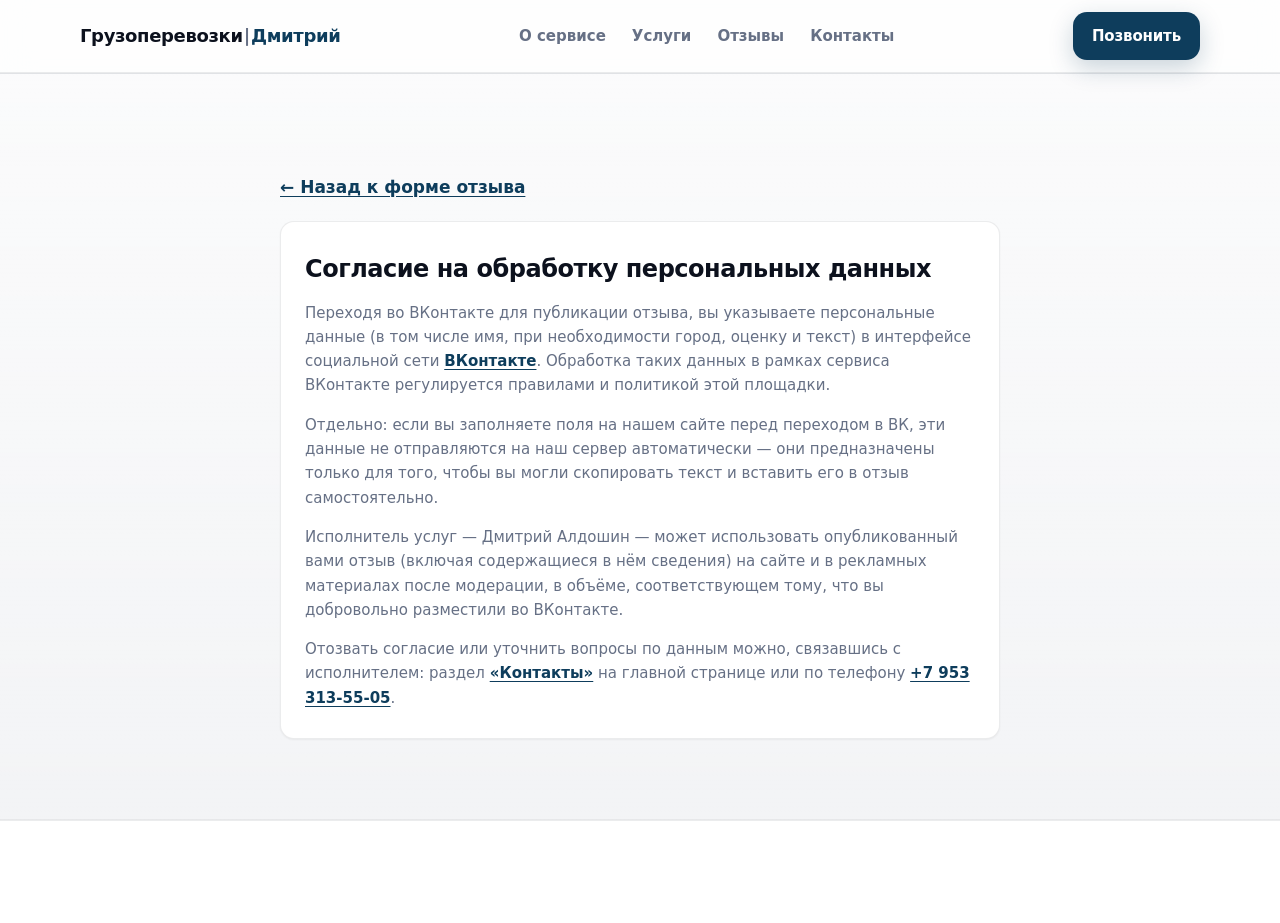
==== privacy.html @ fdfed664 "кнопка отзывов" ====
<!DOCTYPE html>
<html lang="ru">
<head>
  <meta charset="UTF-8" />
  <meta name="viewport" content="width=device-width, initial-scale=1.0" />
  <meta name="description" content="Согласие на обработку персональных данных при размещении отзыва — грузоперевозки Обнинск." />
  <meta name="referrer" content="strict-origin-when-cross-origin" />
  <meta http-equiv="Permissions-Policy" content="camera=(), microphone=(), geolocation=(), payment=()" />
  <meta http-equiv="Content-Security-Policy" content="default-src 'self'; base-uri 'self'; form-action 'self'; frame-ancestors 'none'; img-src 'self' data:; font-src 'self' https://fonts.gstatic.com; style-src 'self' https://fonts.googleapis.com; connect-src 'self' https://fonts.googleapis.com https://fonts.gstatic.com; script-src 'self'; object-src 'none'; upgrade-insecure-requests" />
  <title>Согласие на обработку персональных данных — Грузоперевозки Обнинск</title>
  <link rel="preconnect" href="https://fonts.googleapis.com" />
  <link rel="preconnect" href="https://fonts.gstatic.com" crossorigin />
  <link href="https://fonts.googleapis.com/css2?family=Cormorant+Garamond:ital,wght@0,600;0,700;1,600&family=DM+Sans:ital,opsz,wght@0,9..40,400;0,9..40,500;0,9..40,600;0,9..40,700;0,9..40,800&display=swap" rel="stylesheet" />
  <link rel="stylesheet" href="styles.css" />
</head>
<body>
  <header>
    <div class="container nav">
      <a href="index.html" class="logo logo-link">Грузоперевозки<span class="logo-sep">|</span><span class="logo-accent">Дмитрий</span></a>
      <nav class="nav-links" aria-label="Основное меню">
        <a href="index.html#trust">О сервисе</a>
        <a href="index.html#services">Услуги</a>
        <a href="index.html#reviews">Отзывы</a>
        <a href="index.html#contacts">Контакты</a>
      </nav>
      <a class="btn btn-primary btn-sm nav-cta" href="tel:+79533135505">Позвонить</a>
    </div>
  </header>

  <main class="section-band privacy-page">
    <div class="container privacy-inner">
      <p class="privacy-back"><a class="link-inline" href="index.html#leave-review">← Назад к форме отзыва</a></p>
      <article class="review-privacy glass privacy-doc">
        <h1 class="privacy-doc-title">Согласие на обработку персональных данных</h1>
        <div class="review-privacy-text">
          <p>
            Переходя во ВКонтакте для публикации отзыва, вы указываете персональные данные (в том числе имя, при необходимости город, оценку и текст) в интерфейсе социальной сети <a class="link-inline" href="https://vk.com" target="_blank" rel="noopener noreferrer">ВКонтакте</a>. Обработка таких данных в рамках сервиса ВКонтакте регулируется правилами и политикой этой площадки.
          </p>
          <p>
            Отдельно: если вы заполняете поля на нашем сайте перед переходом в ВК, эти данные не отправляются на наш сервер автоматически — они предназначены только для того, чтобы вы могли скопировать текст и вставить его в отзыв самостоятельно.
          </p>
          <p>
            Исполнитель услуг — Дмитрий Алдошин — может использовать опубликованный вами отзыв (включая содержащиеся в нём сведения) на сайте и в рекламных материалах после модерации, в объёме, соответствующем тому, что вы добровольно разместили во ВКонтакте.
          </p>
          <p>
            Отозвать согласие или уточнить вопросы по данным можно, связавшись с исполнителем: раздел <a class="link-inline" href="index.html#contacts">«Контакты»</a> на главной странице или по телефону <a class="link-inline" href="tel:+79533135505">+7 953 313-55-05</a>.
          </p>
        </div>
      </article>
    </div>
  </main>

  <footer class="footer">
    <div class="container reveal-up">
      Дмитрий Алдошин · <a class="link-inline" href="index.html">На главную</a>
    </div>
  </footer>
  <script src="main.js" defer></script>
</body>
</html>
---- styles.css ----
/* GRUZOPEVOZKI — премиальный коммерческий лендинг (светлая тема) */

:root {
  --bg: #f3f4f6;
  --surface: #ffffff;
  --surface-2: #fafafa;
  --text: #0c111d;
  --text-secondary: #344054;
  --muted: #667085;
  --border: rgba(12, 17, 29, 0.08);
  --border-strong: rgba(12, 17, 29, 0.12);
  --accent: #0e3d5c;
  --accent-hover: #0a2f47;
  --accent-soft: rgba(14, 61, 92, 0.08);
  --warm: #b8732c;
  --warm-hover: #9a6124;
  --success: #027a48;
  --shadow-xs: 0 1px 2px rgba(12, 17, 29, 0.05);
  --shadow-sm: 0 4px 16px rgba(12, 17, 29, 0.06);
  --shadow-md: 0 12px 32px rgba(12, 17, 29, 0.08);
  --shadow-lg: 0 24px 56px rgba(12, 17, 29, 0.1);
  --radius: 20px;
  --radius-sm: 14px;
  --radius-xs: 10px;
  --maxw: 1120px;
  --font: "DM Sans", system-ui, -apple-system, "Segoe UI", Roboto, sans-serif;
  --ease: cubic-bezier(0.22, 1, 0.36, 1);
  --ease-soft: cubic-bezier(0.16, 1, 0.3, 1);
}

*,
*::before,
*::after {
  box-sizing: border-box;
}

html {
  scroll-behavior: smooth;
}

body {
  margin: 0;
  overflow-x: hidden;
  font-family: var(--font);
  font-size: 17px;
  line-height: 1.6;
  color: var(--text);
  background: var(--bg);
  -webkit-font-smoothing: antialiased;
}

img {
  max-width: 100%;
  height: auto;
}

a {
  color: inherit;
  text-decoration: none;
}

main {
  text-align: left;
}

.section-head {
  text-align: center;
  max-width: 640px;
  margin: 0 auto 48px;
}

.section-head .section-title {
  margin-bottom: 12px;
}

.section-head .section-lead {
  margin-left: auto;
  margin-right: auto;
  margin-bottom: 0;
}

.link-inline {
  color: var(--accent);
  text-decoration: underline;
  text-underline-offset: 3px;
  font-weight: 600;
  transition: color 0.2s ease;
}

.link-inline:hover {
  color: var(--warm);
}

.container {
  width: min(100% - 40px, var(--maxw));
  margin: 0 auto;
}

@media (max-width: 480px) {
  .container {
    width: min(100% - 28px, var(--maxw));
  }
}

/* Header */

header {
  position: sticky;
  top: 0;
  z-index: 50;
  background: rgba(255, 255, 255, 0.86);
  backdrop-filter: blur(16px) saturate(1.2);
  -webkit-backdrop-filter: blur(16px) saturate(1.2);
  border-bottom: 1px solid var(--border);
  transition:
    background 0.35s var(--ease-soft),
    box-shadow 0.35s var(--ease-soft);
}

header.is-scrolled {
  background: rgba(255, 255, 255, 0.95);
  box-shadow: var(--shadow-sm);
}

.nav {
  min-height: 72px;
  display: flex;
  align-items: center;
  justify-content: space-between;
  flex-wrap: wrap;
  gap: 14px 20px;
  padding: 8px 0;
}

.logo {
  font-size: 18px;
  font-weight: 800;
  letter-spacing: -0.02em;
  color: var(--text);
}

.logo-sep {
  color: var(--muted);
  font-weight: 600;
  margin: 0 0.06em;
}

.logo-accent {
  color: var(--accent);
}

.nav-links {
  display: flex;
  align-items: center;
  gap: 8px 26px;
  font-size: 15px;
  font-weight: 600;
  color: var(--muted);
}

.nav-links a {
  position: relative;
  padding: 6px 0;
  transition: color 0.22s ease;
}

.nav-links a:hover {
  color: var(--text);
}

.nav-links a::after {
  content: "";
  position: absolute;
  left: 0;
  bottom: 0;
  width: 100%;
  height: 2px;
  border-radius: 999px;
  background: var(--accent);
  transform: scaleX(0);
  transform-origin: center;
  transition: transform 0.35s var(--ease-soft);
  opacity: 0.9;
}

.nav-links a.is-active {
  color: var(--text);
}

.nav-links a.is-active::after {
  transform: scaleX(1);
}

.nav-cta {
  display: none;
}

@media (min-width: 981px) {
  .nav-cta {
    display: inline-flex;
  }
}

/* Buttons */

.btn {
  position: relative;
  display: inline-flex;
  align-items: center;
  justify-content: center;
  gap: 8px;
  min-height: 52px;
  padding: 14px 24px;
  border-radius: var(--radius-sm);
  border: 1px solid transparent;
  font-family: inherit;
  font-size: 16px;
  font-weight: 700;
  letter-spacing: -0.01em;
  cursor: pointer;
  transition:
    transform 0.28s var(--ease),
    box-shadow 0.28s var(--ease),
    background 0.25s ease,
    border-color 0.25s ease,
    color 0.25s ease;
}

.btn:focus-visible {
  outline: 2px solid var(--accent);
  outline-offset: 3px;
}

.btn:hover {
  transform: translateY(-2px);
}

.btn:active {
  transform: translateY(0) scale(0.99);
}

.btn-primary {
  background: var(--accent);
  color: #fff;
  box-shadow: 0 8px 24px rgba(14, 61, 92, 0.22);
}

.btn-primary:hover {
  background: var(--accent-hover);
  box-shadow: 0 12px 28px rgba(14, 61, 92, 0.28);
}

.btn-secondary {
  background: var(--surface);
  color: var(--text);
  border-color: var(--border-strong);
  box-shadow: var(--shadow-xs);
}

.btn-secondary:hover {
  border-color: var(--accent);
  color: var(--accent);
  box-shadow: var(--shadow-sm);
}

.btn-ghost {
  background: transparent;
  color: var(--accent);
  border-color: transparent;
  min-height: 44px;
  padding: 10px 4px 10px 0;
  font-size: 15px;
  box-shadow: none;
}

.btn-ghost::after {
  content: "→";
  font-weight: 700;
  transition: transform 0.25s var(--ease);
}

.btn-ghost:hover {
  color: var(--warm);
  transform: none;
}

.btn-ghost:hover::after {
  transform: translateX(4px);
}

.btn-block {
  width: 100%;
}

.btn-sm {
  min-height: 46px;
  padding: 11px 18px;
  font-size: 15px;
}

.pulse-soft {
  animation: pulseSoft 2.8s ease-in-out infinite;
}

@keyframes pulseSoft {
  0%,
  100% {
    box-shadow: 0 8px 24px rgba(14, 61, 92, 0.2);
  }
  50% {
    box-shadow: 0 12px 32px rgba(14, 61, 92, 0.28);
  }
}

/* Hero */

.hero {
  position: relative;
  padding: 56px 0 72px;
  background:
    radial-gradient(ellipse 80% 50% at 100% 0%, rgba(14, 61, 92, 0.06), transparent 55%),
    radial-gradient(ellipse 60% 40% at 0% 100%, rgba(184, 115, 44, 0.05), transparent 50%),
    linear-gradient(180deg, #eef0f3 0%, var(--bg) 100%);
}

.hero-layout {
  display: grid;
  grid-template-columns: 1.05fr 1fr;
  gap: clamp(36px, 5vw, 64px);
  align-items: center;
}

.hero-visual {
  position: relative;
  border-radius: 24px;
  overflow: hidden;
  background: var(--surface-2);
  border: 1px solid var(--border);
  box-shadow: var(--shadow-lg);
  aspect-ratio: 4/3;
  max-height: min(440px, 52vh);
}

.hero-visual img {
  display: block;
  width: 100%;
  height: 100%;
  object-fit: cover;
  object-position: center;
}

.hero-visual::after {
  content: "";
  position: absolute;
  inset: 0;
  pointer-events: none;
  background: linear-gradient(180deg, transparent 45%, rgba(12, 17, 29, 0.12) 100%);
}

.hero-badge {
  display: inline-flex;
  align-items: center;
  gap: 8px;
  padding: 8px 14px;
  border-radius: 999px;
  background: var(--surface);
  border: 1px solid var(--border);
  font-size: 13px;
  font-weight: 700;
  color: var(--text-secondary);
  letter-spacing: 0.02em;
  text-transform: uppercase;
  margin-bottom: 20px;
  box-shadow: var(--shadow-xs);
}

.hero-badge-dot {
  width: 8px;
  height: 8px;
  border-radius: 50%;
  background: var(--success);
  box-shadow: 0 0 0 3px rgba(2, 122, 72, 0.18);
}

.hero-content h1 {
  margin: 0 0 16px;
  font-size: clamp(32px, 4.6vw, 52px);
  font-weight: 800;
  line-height: 1.06;
  letter-spacing: -0.035em;
  color: var(--text);
  max-width: 14ch;
}

.hero-tagline {
  margin: 0 0 18px;
  font-size: clamp(18px, 2.2vw, 22px);
  font-weight: 600;
  color: var(--accent);
  letter-spacing: -0.02em;
}

.hero-desc {
  margin: 0 0 28px;
  font-size: clamp(16px, 1.35vw, 18px);
  line-height: 1.65;
  color: var(--muted);
  max-width: 36rem;
}

.hero-desc--note {
  margin-top: 12px;
  margin-bottom: 0;
  font-size: 15px;
}

.hero-ctas {
  display: flex;
  flex-wrap: wrap;
  gap: 12px;
  margin-bottom: 28px;
}

.hero-micro {
  display: flex;
  flex-wrap: wrap;
  gap: 10px 14px;
  margin: 0;
  padding: 0;
  list-style: none;
}

.hero-micro li {
  display: inline-flex;
  align-items: center;
  gap: 8px;
  padding: 10px 14px;
  background: var(--surface);
  border: 1px solid var(--border);
  border-radius: var(--radius-xs);
  font-size: 14px;
  font-weight: 600;
  color: var(--text-secondary);
  box-shadow: var(--shadow-xs);
}

.hero-micro svg {
  flex-shrink: 0;
  color: var(--accent);
}

@media (max-width: 900px) {
  .hero-layout {
    grid-template-columns: 1fr;
  }

  .hero-visual {
    max-height: 320px;
    order: -1;
    margin: 0 auto;
    width: min(100%, 520px);
  }

  .hero-content {
    text-align: center;
  }

  .hero-content h1 {
    max-width: none;
  }

  .hero-desc {
    margin-inline: auto;
  }

  .hero-ctas {
    justify-content: center;
  }

  .hero-micro {
    justify-content: center;
  }

  .hero-badge {
    margin-inline: auto;
  }
}

@media (max-width: 540px) {
  .hero {
    padding-top: 32px;
    padding-bottom: 56px;
  }

  .hero-ctas {
    flex-direction: column;
  }

  .hero-ctas .btn {
    width: 100%;
  }
}

/* Glass / cards base */

.glass {
  background: var(--surface);
  border: 1px solid var(--border);
  border-radius: var(--radius);
  box-shadow: var(--shadow-sm);
}

/* Trust */

#trust.trust-section {
  padding: 72px 0 88px;
}

.trust-grid {
  display: grid;
  grid-template-columns: repeat(4, 1fr);
  gap: 20px;
  margin-bottom: 40px;
}

.trust-item {
  padding: 24px 22px;
  text-align: left;
  transition:
    transform 0.35s var(--ease),
    box-shadow 0.35s var(--ease),
    border-color 0.25s ease;
}

.trust-item:hover {
  transform: translateY(-4px);
  box-shadow: var(--shadow-md);
  border-color: var(--border-strong);
}

.trust-icon {
  width: 44px;
  height: 44px;
  border-radius: 12px;
  display: flex;
  align-items: center;
  justify-content: center;
  background: var(--accent-soft);
  color: var(--accent);
  margin-bottom: 14px;
}

.trust-icon svg {
  width: 22px;
  height: 22px;
}

.trust-item h3 {
  margin: 0 0 8px;
  font-size: 17px;
  font-weight: 700;
  letter-spacing: -0.02em;
  line-height: 1.25;
}

.trust-item p {
  margin: 0;
  font-size: 15px;
  line-height: 1.5;
  color: var(--muted);
}

.stats-strip {
  display: grid;
  grid-template-columns: repeat(4, 1fr);
  gap: 16px;
  padding: 28px 32px;
  background: linear-gradient(135deg, var(--accent) 0%, #0a2a40 100%);
  border-radius: var(--radius);
  color: #fff;
  border: 1px solid rgba(255, 255, 255, 0.1);
  box-shadow: var(--shadow-md);
}

.stat-item {
  text-align: center;
  padding: 8px 12px;
}

.stat-item strong {
  display: block;
  font-size: clamp(24px, 3vw, 34px);
  font-weight: 800;
  letter-spacing: -0.03em;
  line-height: 1.15;
  margin-bottom: 6px;
}

.stat-item strong .count-up {
  font: inherit;
}

.stat-item span {
  display: block;
  font-size: 12px;
  font-weight: 600;
  letter-spacing: 0.06em;
  text-transform: uppercase;
  opacity: 0.78;
  line-height: 1.35;
}

@media (max-width: 900px) {
  .trust-grid {
    grid-template-columns: repeat(2, 1fr);
  }

  .stats-strip {
    grid-template-columns: repeat(2, 1fr);
    padding: 24px 20px;
  }
}

@media (max-width: 520px) {
  .trust-grid {
    grid-template-columns: 1fr;
  }

  .stats-strip {
    grid-template-columns: 1fr;
  }
}

/* Sections general */

section:not(.hero) {
  position: relative;
  padding: 80px 0;
}

#final-cta {
  padding: 72px 0 96px;
}

.section-band {
  background: linear-gradient(180deg, rgba(255, 255, 255, 0.65) 0%, transparent 100%);
  border-block: 1px solid var(--border);
}

.section-title {
  margin: 0 0 16px;
  font-size: clamp(28px, 3.6vw, 40px);
  font-weight: 800;
  letter-spacing: -0.034em;
  line-height: 1.1;
  text-align: center;
  color: var(--text);
}

.section-lead {
  margin: 0 auto 40px;
  max-width: 620px;
  text-align: center;
  font-size: 17px;
  line-height: 1.65;
  color: var(--muted);
}

.section-bridge {
  margin: -8px auto 32px;
  max-width: 560px;
  text-align: center;
  font-size: 16px;
  color: var(--muted);
  line-height: 1.55;
}

.section-tight-top {
  padding-top: 48px;
}

/* Driver */

.driver-split {
  display: grid;
  grid-template-columns: 0.95fr 1.05fr;
  gap: clamp(32px, 4vw, 56px);
  align-items: center;
}

.driver-photo {
  border-radius: var(--radius);
  overflow: hidden;
  border: 1px solid var(--border);
  box-shadow: var(--shadow-md);
  background: var(--surface-2);
}

.driver-photo img {
  display: block;
  width: 100%;
  min-height: 280px;
  object-fit: cover;
  object-position: 58% center;
}

.driver-copy h2 {
  margin: 0 0 14px;
  font-size: clamp(26px, 3vw, 36px);
  font-weight: 800;
  letter-spacing: -0.03em;
  line-height: 1.12;
}

.driver-trust {
  margin: 0 0 16px;
  font-size: 17px;
  font-weight: 700;
  color: var(--accent);
}

.driver-copy p {
  margin: 0;
  color: var(--muted);
  font-size: 17px;
  line-height: 1.7;
}

.driver-copy .driver-line {
  display: block;
  margin-bottom: 0.65em;
}

.driver-copy .driver-line:last-child {
  margin-bottom: 0;
}

@media (max-width: 800px) {
  .driver-copy .driver-line-lead {
    white-space: normal;
  }
}

@media (max-width: 900px) {
  .driver-split {
    grid-template-columns: 1fr;
  }

  .driver-copy h2,
  .driver-copy p {
    text-align: center;
  }

  .driver-trust {
    text-align: center;
  }

  .driver-photo {
    max-width: 440px;
    margin-inline: auto;
  }
}

/* Grids */

.grid-3 {
  display: grid;
  grid-template-columns: repeat(3, 1fr);
  gap: 22px;
}

.grid-4 {
  display: grid;
  grid-template-columns: repeat(4, 1fr);
  gap: 20px;
}

.grid-5 {
  display: grid;
  grid-template-columns: repeat(5, 1fr);
  gap: 16px;
}

/* Cases cards */

.cases-card {
  padding: 22px 20px;
  text-align: left;
}

.cases-card h3 {
  display: flex;
  align-items: center;
  gap: 10px;
  margin: 0 0 10px;
  font-size: 17px;
  font-weight: 700;
  letter-spacing: -0.02em;
}

.case-ico {
  width: 36px;
  height: 36px;
  border-radius: 10px;
  display: flex;
  align-items: center;
  justify-content: center;
  background: var(--accent-soft);
  color: var(--accent);
  flex-shrink: 0;
}

.case-ico svg {
  width: 18px;
  height: 18px;
}

.cases-card p {
  margin: 0;
  font-size: 15px;
  line-height: 1.5;
  color: var(--muted);
}

/* Truck photos */

.truck-work-photos {
  display: grid;
  grid-template-columns: 1.35fr 0.65fr;
  gap: 24px;
  max-width: 1000px;
  margin: 0 auto;
  align-items: start;
}

.truck-work-shot {
  border-radius: var(--radius);
  overflow: hidden;
  border: 1px solid var(--border);
  box-shadow: var(--shadow-md);
  background: var(--surface-2);
}

.truck-work-shot img {
  display: block;
  width: 100%;
  filter: contrast(1.02) saturate(0.98);
}

.truck-work-photos .truck-work-shot:last-child {
  margin-top: clamp(32px, 5vw, 72px);
}

@media (max-width: 900px) {
  .truck-work-photos {
    grid-template-columns: 1fr;
  }

  .truck-work-photos .truck-work-shot:last-child {
    margin-top: 0;
  }
}

/* Dimensions */

.dimensions {
  display: grid;
  grid-template-columns: repeat(5, 1fr);
  gap: 14px;
}

.dim {
  padding: 22px 14px;
  border-radius: var(--radius-sm);
  text-align: center;
  background: var(--surface);
  border: 1px solid var(--border);
  box-shadow: var(--shadow-xs);
  transition:
    transform 0.3s var(--ease),
    box-shadow 0.3s var(--ease);
}

.dim:hover {
  transform: translateY(-3px);
  box-shadow: var(--shadow-sm);
}

.dim strong {
  display: block;
  font-size: clamp(22px, 2.5vw, 28px);
  font-weight: 800;
  letter-spacing: -0.03em;
  margin-bottom: 6px;
  color: var(--text);
}

.dim span {
  font-size: 11px;
  font-weight: 700;
  text-transform: uppercase;
  letter-spacing: 0.05em;
  color: var(--muted);
}

/* Services */

.service-card {
  padding: 28px 24px 24px;
  text-align: left;
  display: flex;
  flex-direction: column;
  height: 100%;
  transition:
    transform 0.35s var(--ease),
    box-shadow 0.35s var(--ease),
    border-color 0.25s ease;
}

.service-card:hover {
  transform: translateY(-6px);
  box-shadow: var(--shadow-md);
  border-color: rgba(14, 61, 92, 0.15);
}

.service-icon {
  width: 48px;
  height: 48px;
  border-radius: 14px;
  display: flex;
  align-items: center;
  justify-content: center;
  background: var(--accent-soft);
  color: var(--accent);
  margin-bottom: 18px;
}

.service-icon svg {
  width: 24px;
  height: 24px;
}

.service-card h3 {
  margin: 0 0 10px;
  font-size: clamp(19px, 1.6vw, 22px);
  font-weight: 800;
  letter-spacing: -0.02em;
  line-height: 1.2;
}

.service-card p {
  margin: 0 0 22px;
  flex: 1;
  font-size: 15px;
  line-height: 1.58;
  color: var(--muted);
}

.service-card .btn-sm {
  align-self: flex-start;
}

@media (max-width: 640px) {
  .service-card .btn-sm {
    align-self: stretch;
    width: 100%;
  }
}

/* Advantages */

.adv-card {
  padding: 18px 16px;
  text-align: center;
  min-height: 88px;
  display: flex;
  align-items: center;
  justify-content: center;
}

.adv-card h3 {
  margin: 0;
  font-size: 14px;
  font-weight: 700;
  line-height: 1.35;
  color: var(--text-secondary);
  letter-spacing: -0.01em;
}

.adv-closer {
  margin: 32px auto 0;
  max-width: 560px;
  text-align: center;
  font-size: 16px;
  line-height: 1.55;
  color: var(--muted);
}

/* Reviews */

.reviews-kicker {
  margin: -6px auto 28px;
  text-align: center;
  max-width: 520px;
  font-size: 16px;
  color: var(--muted);
}

.review-form-wrap {
  margin-top: 40px;
  max-width: 500px;
  margin-left: auto;
  margin-right: auto;
  display: flex;
  flex-direction: column;
  gap: 20px;
}

.review-form-card {
  padding: clamp(20px, 3.5vw, 26px) clamp(18px, 3vw, 24px) clamp(24px, 3vw, 28px);
  border-radius: var(--radius);
  border: 1px solid var(--border);
  background: linear-gradient(165deg, var(--surface) 0%, #fafbfc 100%);
  box-shadow: var(--shadow-md);
  overflow: visible;
}

.review-form-head {
  margin-bottom: 22px;
  text-align: left;
}

.review-form-kicker {
  margin: 0 0 8px;
  font-size: 11px;
  font-weight: 700;
  letter-spacing: 0.14em;
  text-transform: uppercase;
  color: var(--muted);
}

.review-form-title {
  margin: 0 0 10px;
  font-family: "Cormorant Garamond", Georgia, "Times New Roman", serif;
  font-size: clamp(26px, 4.2vw, 34px);
  font-weight: 700;
  letter-spacing: -0.02em;
  line-height: 1.08;
  color: var(--text);
}

.review-form-lead {
  margin: 0;
  font-size: 14px;
  line-height: 1.55;
  color: var(--muted);
}

.review-form {
  position: relative;
  text-align: left;
}

.review-form-honey {
  position: absolute !important;
  width: 1px !important;
  height: 1px !important;
  padding: 0 !important;
  margin: -1px !important;
  overflow: hidden !important;
  clip: rect(0, 0, 0, 0) !important;
  clip-path: inset(50%) !important;
  white-space: nowrap !important;
  border: 0 !important;
}

.review-form-honey label,
.review-form-honey input {
  position: absolute;
  left: 0;
  top: 0;
  width: 1px;
  height: 1px;
  opacity: 0;
  pointer-events: none;
}

.review-form-row {
  display: grid;
  grid-template-columns: 1fr 1fr;
  gap: 14px 16px;
  margin-bottom: 16px;
}

@media (max-width: 520px) {
  .review-form-row {
    grid-template-columns: 1fr;
  }
}

.review-form-field {
  margin-bottom: 16px;
}

.review-form-rating {
  margin-bottom: 14px;
}

.review-form-rating > .review-form-label--upper {
  margin-top: 0;
  margin-bottom: 10px;
}

.review-form-field label,
.review-form-label {
  display: block;
  margin-bottom: 6px;
  font-size: 13px;
  font-weight: 700;
  color: var(--text-secondary);
  letter-spacing: -0.01em;
}

.review-form-label--upper {
  font-size: 11px;
  font-weight: 700;
  letter-spacing: 0.12em;
  text-transform: uppercase;
  color: var(--muted);
  margin-bottom: 10px;
}

.review-form-opt {
  font-weight: 600;
  color: var(--muted);
}

.review-form-hint {
  font-weight: 600;
  color: var(--muted);
  font-size: 12px;
}

.review-form-field input[type="text"],
.review-form-field textarea {
  width: 100%;
  padding: 11px 14px;
  font-family: var(--font);
  font-size: 15px;
  line-height: 1.45;
  color: var(--text);
  background: var(--bg);
  border: 1px solid var(--border-strong);
  border-radius: var(--radius-sm);
  transition:
    border-color 0.2s ease,
    box-shadow 0.2s ease;
}

.review-form-field input::placeholder,
.review-form-field textarea::placeholder {
  color: rgba(102, 112, 133, 0.75);
}

.review-form-field input:hover,
.review-form-field textarea:hover {
  border-color: rgba(14, 61, 92, 0.22);
}

.review-form-field input:focus,
.review-form-field textarea:focus {
  outline: none;
  border-color: var(--accent);
  box-shadow: 0 0 0 3px var(--accent-soft);
}

.review-form-field textarea {
  resize: vertical;
  min-height: 108px;
  max-width: 100%;
}

.review-form-field--message {
  margin-bottom: 14px;
}

.review-form-stars {
  display: flex;
  gap: 6px;
  flex-wrap: wrap;
}

.review-form-star {
  display: inline-flex;
  align-items: center;
  justify-content: center;
  width: 44px;
  height: 44px;
  padding: 0;
  margin: 0;
  border: 1px solid var(--border);
  border-radius: 12px;
  background: var(--surface);
  cursor: pointer;
  color: var(--muted);
  -webkit-appearance: none;
  appearance: none;
  box-sizing: border-box;
  transition:
    transform 0.2s var(--ease),
    background 0.2s ease,
    border-color 0.2s ease;
}

.review-form-star svg {
  display: block;
  width: 24px;
  height: 24px;
  fill: rgba(12, 17, 29, 0.06);
  stroke: rgba(52, 64, 84, 0.35);
  stroke-width: 1.15;
  transition: fill 0.2s ease, stroke 0.2s ease;
}

.review-form-star:hover {
  transform: scale(1.06);
  background: var(--accent-soft);
}

.review-form-star.is-active {
  border-color: var(--accent);
  background: var(--accent-soft);
}

.review-form-star.is-active svg {
  fill: var(--accent);
  stroke: var(--accent);
}

.review-form-star:focus-visible {
  outline: 2px solid var(--accent);
  outline-offset: 2px;
}

.review-form-field-error {
  margin: 8px 0 0;
  font-size: 13px;
  font-weight: 600;
  color: #b42318;
}

.review-form-consent {
  display: flex;
  align-items: flex-start;
  gap: 10px;
  margin: 0 0 18px;
  font-size: 13px;
  line-height: 1.45;
  color: var(--muted);
}

.review-form-consent input[type="checkbox"] {
  margin-top: 3px;
  flex-shrink: 0;
  width: 18px;
  height: 18px;
  accent-color: var(--accent);
  cursor: pointer;
}

.review-form-consent-label {
  cursor: default;
  font-weight: 500;
  color: var(--text-secondary);
}

.review-form-consent-label .link-inline {
  cursor: pointer;
  font-weight: 600;
}

.review-form-actions {
  display: flex;
  flex-direction: column;
  gap: 12px;
  margin-top: 4px;
  padding-bottom: 2px;
}

.review-form-submit {
  width: 100%;
  min-height: 50px;
  gap: 10px;
  border-radius: var(--radius-sm);
  font-size: 16px;
  box-shadow: 0 10px 28px rgba(14, 61, 92, 0.22);
  margin: 0;
}

a.review-form-submit {
  display: inline-flex;
  align-items: center;
  justify-content: center;
  box-sizing: border-box;
  text-decoration: none;
}

.review-form-submit:hover {
  box-shadow: 0 12px 32px rgba(14, 61, 92, 0.28);
}

.review-form-submit:disabled {
  opacity: 0.65;
  cursor: not-allowed;
  transform: none;
}

.review-form-vk-ico {
  flex-shrink: 0;
}

.review-form-status {
  margin: 0;
  min-height: 1.35em;
  font-size: 13px;
  font-weight: 600;
  color: var(--success);
  text-align: center;
}

.review-privacy {
  padding: 16px 18px;
  border-radius: var(--radius-sm);
  border: 1px solid var(--border);
  background: var(--surface);
  box-shadow: var(--shadow-xs);
  text-align: left;
}

.review-privacy-title {
  margin: 0 0 8px;
  font-size: 14px;
  font-weight: 800;
  letter-spacing: -0.02em;
  color: var(--text);
}

.logo-link {
  text-decoration: none;
  color: inherit;
}

.logo-link:focus-visible {
  outline: 2px solid var(--accent);
  outline-offset: 4px;
  border-radius: 4px;
}

.privacy-page {
  padding-top: 100px;
  padding-bottom: 80px;
}

.privacy-inner {
  max-width: 720px;
}

.privacy-back {
  margin: 0 0 20px;
}

.privacy-doc.review-privacy {
  margin: 0;
  padding: 28px 24px;
}

.privacy-doc-title {
  margin: 0 0 12px;
  font-size: clamp(1.25rem, 3vw, 1.5rem);
  font-weight: 800;
  letter-spacing: -0.02em;
  color: var(--text);
}

.review-privacy-text p {
  margin: 0 0 1em;
}

.review-privacy-text p:last-child {
  margin-bottom: 0;
}

.privacy-doc .review-privacy-text {
  font-size: 15px;
  line-height: 1.62;
}

.review-privacy-text {
  margin: 0;
  font-size: 12px;
  line-height: 1.55;
  color: var(--muted);
}

.review-form-status.is-error {
  color: #b42318;
}

.review-form-fallback {
  margin-top: 14px;
  padding: 14px;
  border-radius: var(--radius-sm);
  background: var(--accent-soft);
  border: 1px solid var(--border);
  font-size: 13px;
  line-height: 1.5;
  color: var(--text-secondary);
  display: flex;
  flex-direction: column;
  gap: 8px;
}

.review-form-fallback .btn {
  width: 100%;
}

.review-form-fallback-ta {
  display: block;
  width: 100%;
  margin-top: 8px;
  padding: 10px 12px;
  font-family: var(--font);
  font-size: 14px;
  line-height: 1.5;
  border: 1px solid var(--border);
  border-radius: var(--radius-xs);
  background: var(--surface);
  resize: vertical;
  min-height: 120px;
}

.review-meta {
  display: flex;
  flex-wrap: wrap;
  align-items: center;
  justify-content: flex-start;
  gap: 6px 8px;
  margin-bottom: 12px;
  font-size: 12px;
  font-weight: 700;
  letter-spacing: 0.04em;
  text-transform: uppercase;
  color: var(--accent);
}

.review-dot {
  opacity: 0.4;
}

.review-city {
  color: var(--text);
}

.review-case {
  color: var(--muted);
  font-weight: 600;
}

.card-review {
  padding: 26px 22px;
  text-align: left;
}

.quote {
  font-size: 16px;
  line-height: 1.55;
  color: var(--text-secondary);
  font-style: normal;
}

.review-author {
  margin-top: 16px;
  font-size: 14px;
  font-weight: 700;
  color: var(--warm);
}

/* How it works */

.how-section .steps-grid {
  display: grid;
  grid-template-columns: repeat(4, 1fr);
  gap: 18px;
  margin-top: 8px;
}

.step-card {
  padding: 24px 20px;
  text-align: left;
  position: relative;
  transition:
    transform 0.35s var(--ease),
    box-shadow 0.35s var(--ease);
}

.step-card:hover {
  transform: translateY(-4px);
  box-shadow: var(--shadow-md);
}

.step-num {
  width: 40px;
  height: 40px;
  border-radius: 12px;
  display: flex;
  align-items: center;
  justify-content: center;
  font-size: 16px;
  font-weight: 800;
  background: var(--accent);
  color: #fff;
  margin-bottom: 16px;
}

.step-card h3 {
  margin: 0 0 8px;
  font-size: 17px;
  font-weight: 800;
  letter-spacing: -0.02em;
}

.step-card p {
  margin: 0;
  font-size: 15px;
  line-height: 1.5;
  color: var(--muted);
}

@media (max-width: 900px) {
  .how-section .steps-grid {
    grid-template-columns: repeat(2, 1fr);
  }
}

@media (max-width: 560px) {
  .how-section .steps-grid {
    grid-template-columns: 1fr;
  }
}

/* Final CTA */

.final-cta-inner {
  padding: clamp(40px, 6vw, 56px) clamp(28px, 5vw, 48px);
  border-radius: var(--radius);
  background:
    linear-gradient(135deg, rgba(14, 61, 92, 0.04) 0%, rgba(184, 115, 44, 0.06) 100%),
    var(--surface);
  border: 1px solid var(--border);
  box-shadow: var(--shadow-md);
  text-align: center;
  max-width: 820px;
  margin: 0 auto;
}

.final-cta-inner h2 {
  margin: 0 0 14px;
  font-size: clamp(24px, 3.2vw, 34px);
  font-weight: 800;
  letter-spacing: -0.03em;
  line-height: 1.15;
  color: var(--text);
}

.final-cta-inner > p {
  margin: 0 auto 28px;
  max-width: 520px;
  font-size: 17px;
  line-height: 1.65;
  color: var(--muted);
}

.final-cta-actions {
  display: flex;
  flex-wrap: wrap;
  gap: 12px;
  justify-content: center;
}

@media (max-width: 540px) {
  .final-cta-actions {
    flex-direction: column;
  }

  .final-cta-actions .btn {
    width: 100%;
  }
}

/* Contacts */

.contact-wrap {
  display: grid;
  grid-template-columns: 1fr 0.95fr;
  gap: 22px;
  align-items: stretch;
}

.contact-box {
  padding: 32px 28px;
  text-align: center;
}

.contact-box .section-title {
  font-size: clamp(24px, 2.8vw, 32px);
  text-align: center;
}

h3.contact-side-title {
  margin: 0 0 18px;
  font-size: 22px;
  font-weight: 800;
  text-align: center;
  letter-spacing: -0.02em;
}

.contact-intro {
  margin: 0 auto 12px;
  max-width: 520px;
  font-size: 17px;
  font-weight: 600;
  color: var(--text-secondary);
}

.contact-note {
  margin: 0 auto 16px;
  max-width: 540px;
  font-size: 15px;
  line-height: 1.6;
  color: var(--muted);
}

.phone a {
  color: inherit;
  text-decoration: none;
  transition: color 0.2s ease;
}

.phone a:hover {
  color: var(--warm);
}

.contact-now {
  margin: 0 auto 20px;
  font-size: 15px;
  font-weight: 600;
  color: var(--text-secondary);
  max-width: 420px;
}

.contact-list {
  display: grid;
  gap: 12px;
  text-align: left;
  color: var(--muted);
  font-size: 15px;
  line-height: 1.45;
}

.contact-actions {
  display: flex;
  flex-wrap: wrap;
  gap: 12px;
  justify-content: center;
  margin-top: 8px;
}

.contact-actions-sub {
  margin-top: 14px;
  display: flex;
  flex-wrap: wrap;
  justify-content: center;
  align-items: center;
  gap: 8px 16px;
  font-size: 14px;
  color: var(--muted);
}

.contact-actions-sub a {
  color: var(--accent);
  font-weight: 600;
  text-decoration: underline;
  text-underline-offset: 3px;
}

.contact-actions-sub a:hover {
  color: var(--warm);
}

.contact-actions-sub .dot {
  opacity: 0.35;
}

/* Card generic hover */

.card,
.contact-box {
  transition:
    transform 0.32s var(--ease),
    box-shadow 0.32s var(--ease),
    border-color 0.25s ease;
}

.card:hover,
.contact-box:hover {
  transform: translateY(-3px);
  box-shadow: var(--shadow-md);
}

.service-card:hover {
  transform: translateY(-6px);
}

/* Reveal animations */

.reveal-up {
  opacity: 0;
  transform: translate3d(0, 22px, 0);
  transition:
    opacity 0.75s var(--ease),
    transform 0.75s var(--ease);
}

.reveal-up.is-visible {
  opacity: 1;
  transform: translate3d(0, 0, 0);
}

.reveal-scale {
  opacity: 0;
  transform: scale(0.97);
  transition:
    opacity 0.65s var(--ease),
    transform 0.65s var(--ease);
}

.reveal-scale.is-visible {
  opacity: 1;
  transform: scale(1);
}

.reveal-left {
  opacity: 0;
  transform: translateX(-26px);
  transition:
    opacity 0.7s var(--ease),
    transform 0.7s var(--ease);
}

.reveal-left.is-visible {
  opacity: 1;
  transform: translateX(0);
}

.reveal-right {
  opacity: 0;
  transform: translateX(26px);
  transition:
    opacity 0.7s var(--ease),
    transform 0.7s var(--ease);
}

.reveal-right.is-visible {
  opacity: 1;
  transform: translateX(0);
}

.d-1 { transition-delay: 0.06s; }
.d-2 { transition-delay: 0.12s; }
.d-3 { transition-delay: 0.18s; }
.d-4 { transition-delay: 0.24s; }
.d-5 { transition-delay: 0.3s; }

/* Footer */

.footer {
  padding: 32px 0 48px;
  text-align: center;
  font-size: 14px;
  color: var(--muted);
  border-top: 1px solid var(--border);
  background: var(--surface);
}

/* Sticky mobile CTA */

.sticky-cta {
  display: none;
  position: fixed;
  left: 0;
  right: 0;
  bottom: 0;
  z-index: 60;
  padding: 10px 14px calc(12px + env(safe-area-inset-bottom, 0));
  gap: 10px;
  justify-content: center;
  align-items: stretch;
  flex-wrap: nowrap;
  background: rgba(255, 255, 255, 0.94);
  border-top: 1px solid var(--border);
  backdrop-filter: blur(12px);
  -webkit-backdrop-filter: blur(12px);
  box-shadow: 0 -8px 28px rgba(12, 17, 29, 0.08);
}

.sticky-cta .btn {
  flex: 1;
  min-height: 48px;
  padding: 12px 12px;
  font-size: 15px;
}

@media (max-width: 900px) {
  .sticky-cta {
    display: flex;
  }

  body {
    padding-bottom: calc(76px + env(safe-area-inset-bottom, 0));
  }
}

@media (min-width: 901px) {
  .sticky-cta {
    display: none !important;
  }
}

/* Responsive breakpoints */

@media (max-width: 1100px) {
  .grid-5 {
    grid-template-columns: repeat(3, 1fr);
  }
}

@media (max-width: 980px) {
  .nav-links {
    display: none;
  }

  .grid-3,
  .grid-2,
  .grid-4,
  .dimensions,
  .contact-wrap {
    grid-template-columns: 1fr;
  }

  .dimensions {
    grid-template-columns: repeat(2, 1fr);
  }

  section:not(.hero) {
    padding: 64px 0;
  }
}

@media (max-width: 640px) {
  .grid-4,
  .grid-5 {
    grid-template-columns: 1fr;
  }

  .dimensions {
    grid-template-columns: 1fr;
  }

  .card,
  .contact-box {
    padding: 22px 18px;
  }
}

@media (prefers-reduced-motion: reduce) {
  *,
  *::before,
  *::after {
    animation-duration: 0.01ms !important;
    animation-iteration-count: 1 !important;
    transition-duration: 0.01ms !important;
    scroll-behavior: auto !important;
  }

  .reveal-up,
  .reveal-scale,
  .reveal-left,
  .reveal-right {
    opacity: 1 !important;
    transform: none !important;
  }
}
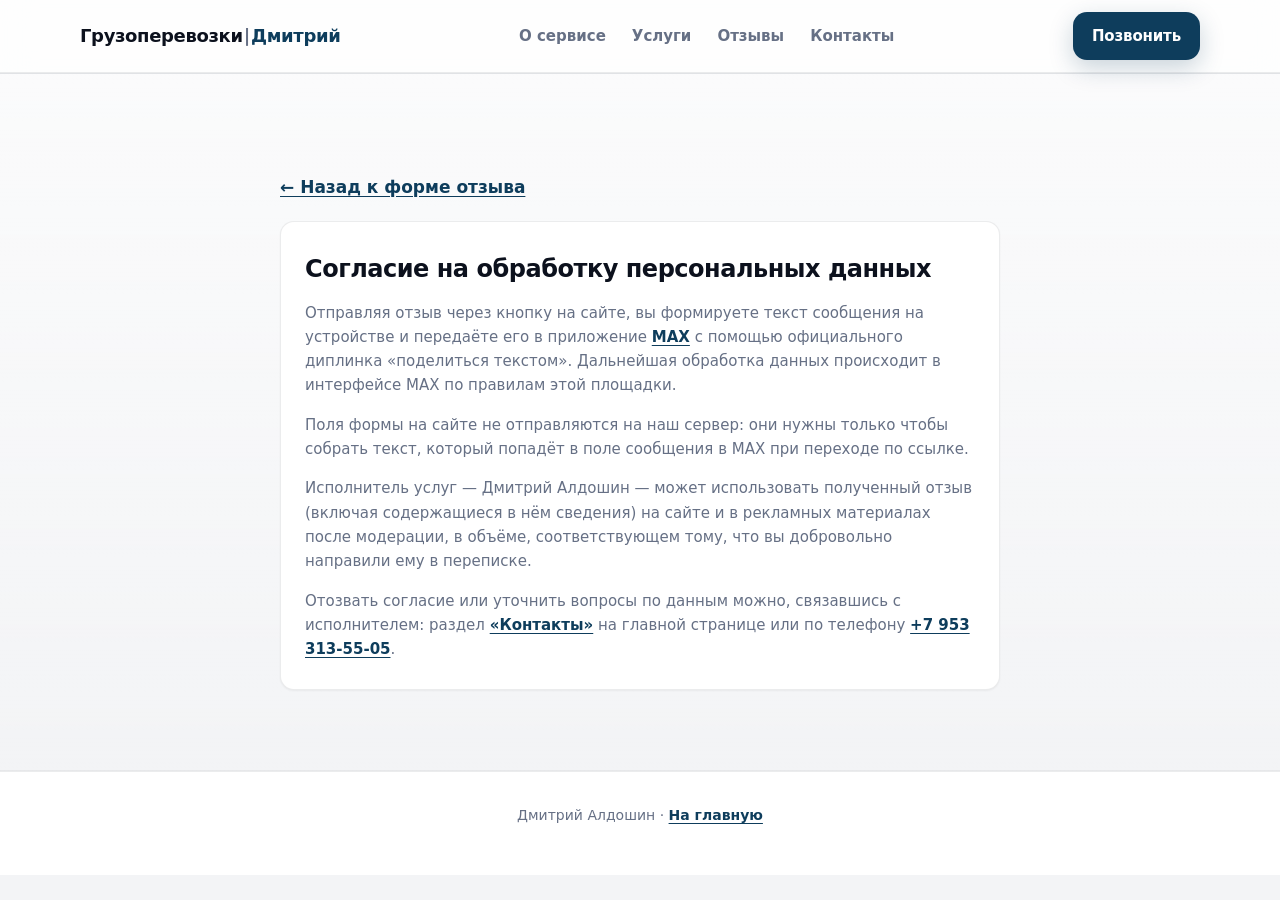
==== commit fa9085d9: "отзывы в макс" ====
--- a/privacy.html
+++ b/privacy.html
@@ -34,13 +34,13 @@
         <h1 class="privacy-doc-title">Согласие на обработку персональных данных</h1>
         <div class="review-privacy-text">
           <p>
-            Переходя во ВКонтакте для публикации отзыва, вы указываете персональные данные (в том числе имя, при необходимости город, оценку и текст) в интерфейсе социальной сети <a class="link-inline" href="https://vk.com" target="_blank" rel="noopener noreferrer">ВКонтакте</a>. Обработка таких данных в рамках сервиса ВКонтакте регулируется правилами и политикой этой площадки.
+            Отправляя отзыв через кнопку на сайте, вы формируете текст сообщения на устройстве и передаёте его в приложение <a class="link-inline" href="https://max.ru" target="_blank" rel="noopener noreferrer">MAX</a> с помощью официального диплинка «поделиться текстом». Дальнейшая обработка данных происходит в интерфейсе MAX по правилам этой площадки.
           </p>
           <p>
-            Отдельно: если вы заполняете поля на нашем сайте перед переходом в ВК, эти данные не отправляются на наш сервер автоматически — они предназначены только для того, чтобы вы могли скопировать текст и вставить его в отзыв самостоятельно.
+            Поля формы на сайте не отправляются на наш сервер: они нужны только чтобы собрать текст, который попадёт в поле сообщения в MAX при переходе по ссылке.
           </p>
           <p>
-            Исполнитель услуг — Дмитрий Алдошин — может использовать опубликованный вами отзыв (включая содержащиеся в нём сведения) на сайте и в рекламных материалах после модерации, в объёме, соответствующем тому, что вы добровольно разместили во ВКонтакте.
+            Исполнитель услуг — Дмитрий Алдошин — может использовать полученный отзыв (включая содержащиеся в нём сведения) на сайте и в рекламных материалах после модерации, в объёме, соответствующем тому, что вы добровольно направили ему в переписке.
           </p>
           <p>
             Отозвать согласие или уточнить вопросы по данным можно, связавшись с исполнителем: раздел <a class="link-inline" href="index.html#contacts">«Контакты»</a> на главной странице или по телефону <a class="link-inline" href="tel:+79533135505">+7 953 313-55-05</a>.
--- a/styles.css
+++ b/styles.css
@@ -1297,12 +1297,17 @@
   margin: 0;
 }
 
-a.review-form-submit {
+a.review-form-submit,
+button.review-form-submit {
   display: inline-flex;
   align-items: center;
   justify-content: center;
   box-sizing: border-box;
   text-decoration: none;
+  width: 100%;
+  border: none;
+  cursor: pointer;
+  font-family: inherit;
 }
 
 .review-form-submit:hover {
@@ -1315,7 +1320,7 @@
   transform: none;
 }
 
-.review-form-vk-ico {
+.review-form-max-ico {
   flex-shrink: 0;
 }
 
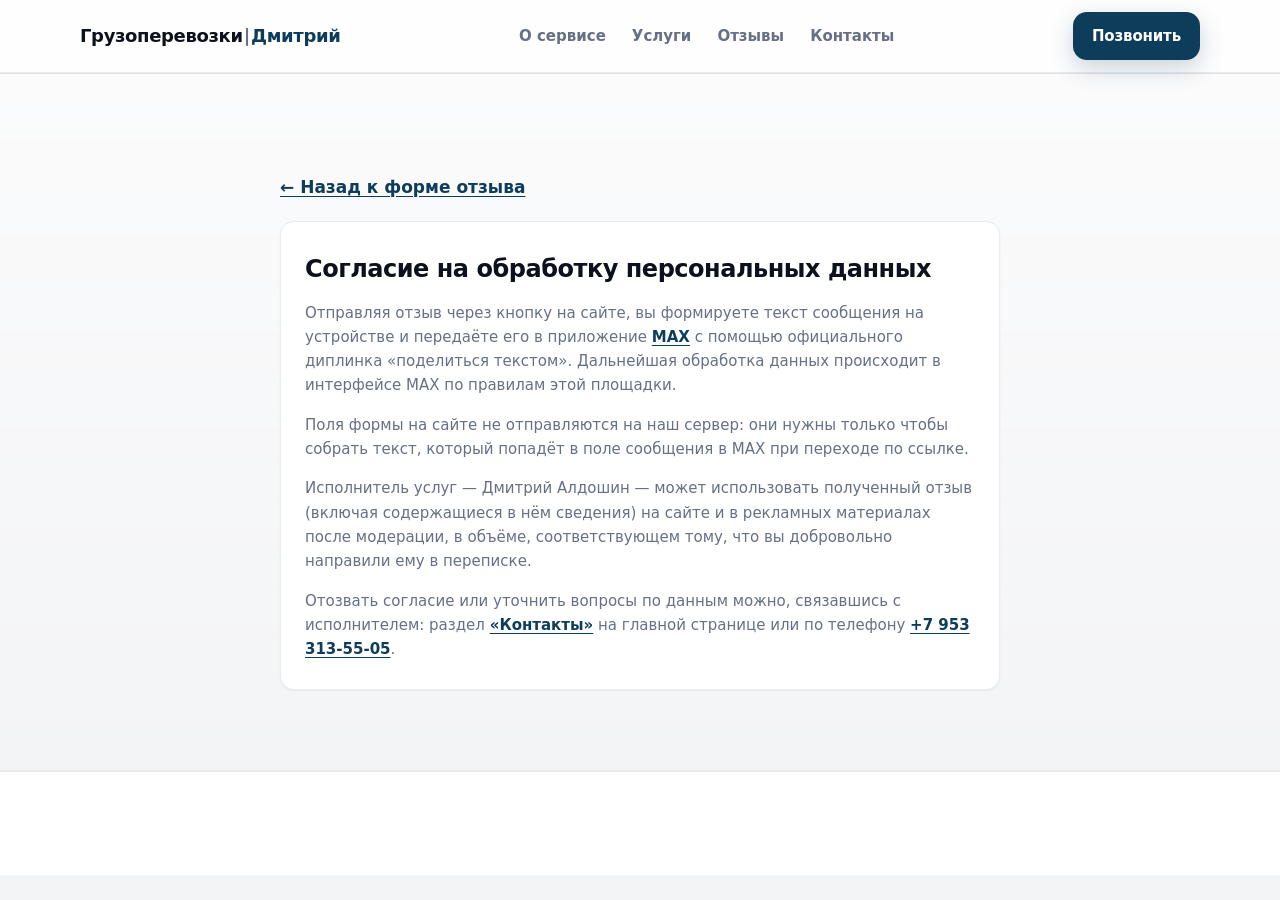
==== commit 6cdc1cdb: "переделка отзывов" ====
--- a/privacy.html
+++ b/privacy.html
@@ -3,6 +3,7 @@
 <head>
   <meta charset="UTF-8" />
   <meta name="viewport" content="width=device-width, initial-scale=1.0" />
+  <meta http-equiv="X-Content-Type-Options" content="nosniff" />
   <meta name="description" content="Согласие на обработку персональных данных при размещении отзыва — грузоперевозки Обнинск." />
   <meta name="referrer" content="strict-origin-when-cross-origin" />
   <meta http-equiv="Permissions-Policy" content="camera=(), microphone=(), geolocation=(), payment=()" />
--- a/styles.css
+++ b/styles.css
@@ -1006,6 +1006,40 @@
   color: var(--muted);
 }
 
+.reviews-split {
+  display: grid;
+  grid-template-columns: minmax(0, 1fr) minmax(280px, 440px);
+  gap: 28px 40px;
+  align-items: start;
+}
+
+.reviews-list {
+  display: flex;
+  flex-direction: column;
+  gap: 22px;
+}
+
+.reviews-list-col {
+  min-width: 0;
+}
+
+.reviews-form-col {
+  display: block;
+  min-width: 0;
+}
+
+.reviews-form-col .review-form-wrap {
+  position: sticky;
+  top: 88px;
+}
+
+.reviews-split .review-form-wrap {
+  margin-top: 0;
+  margin-left: 0;
+  margin-right: 0;
+  max-width: none;
+}
+
 .review-form-wrap {
   margin-top: 40px;
   max-width: 500px;
@@ -1469,6 +1503,25 @@
 .review-case {
   color: var(--muted);
   font-weight: 600;
+}
+
+.review-card-stars {
+  display: flex;
+  align-items: center;
+  gap: 5px;
+  margin: 0 0 12px;
+  color: var(--accent);
+}
+
+.review-card-stars svg {
+  width: 17px;
+  height: 17px;
+  flex-shrink: 0;
+  opacity: 0.92;
+}
+
+.card-review .review-meta {
+  margin-bottom: 8px;
 }
 
 .card-review {
@@ -1854,6 +1907,21 @@
     display: none;
   }
 
+  .reviews-split {
+    grid-template-columns: 1fr;
+    gap: 36px;
+  }
+
+  .reviews-form-col .review-form-wrap {
+    position: static;
+  }
+
+  .reviews-split .review-form-wrap {
+    max-width: 500px;
+    margin-left: auto;
+    margin-right: auto;
+  }
+
   .grid-3,
   .grid-2,
   .grid-4,
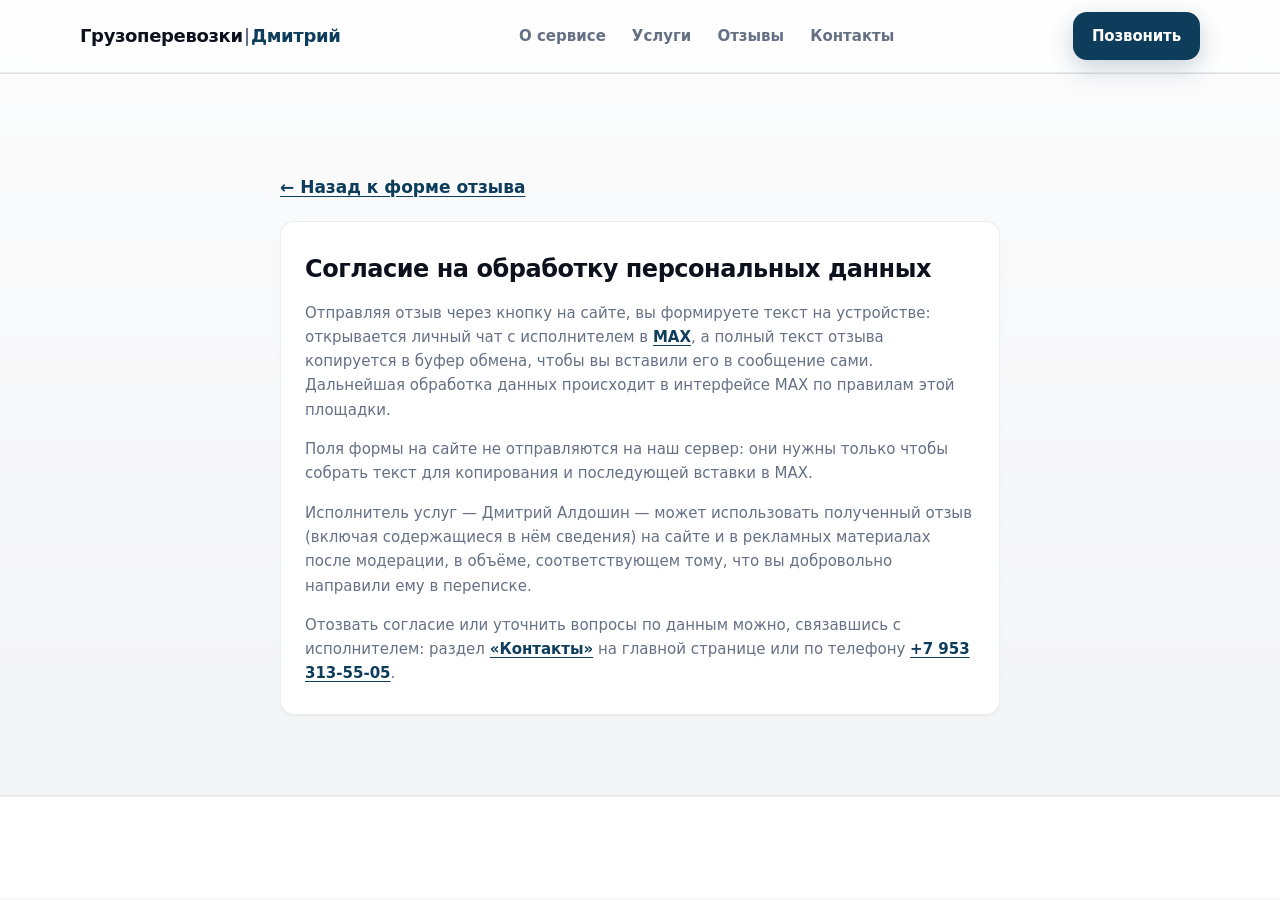
==== commit 2eb17aee: "отправка отзыва" ====
--- a/privacy.html
+++ b/privacy.html
@@ -35,10 +35,10 @@
         <h1 class="privacy-doc-title">Согласие на обработку персональных данных</h1>
         <div class="review-privacy-text">
           <p>
-            Отправляя отзыв через кнопку на сайте, вы формируете текст сообщения на устройстве и передаёте его в приложение <a class="link-inline" href="https://max.ru" target="_blank" rel="noopener noreferrer">MAX</a> с помощью официального диплинка «поделиться текстом». Дальнейшая обработка данных происходит в интерфейсе MAX по правилам этой площадки.
+            Отправляя отзыв через кнопку на сайте, вы формируете текст на устройстве: открывается личный чат с исполнителем в <a class="link-inline" href="https://max.ru" target="_blank" rel="noopener noreferrer">MAX</a>, а полный текст отзыва копируется в буфер обмена, чтобы вы вставили его в сообщение сами. Дальнейшая обработка данных происходит в интерфейсе MAX по правилам этой площадки.
           </p>
           <p>
-            Поля формы на сайте не отправляются на наш сервер: они нужны только чтобы собрать текст, который попадёт в поле сообщения в MAX при переходе по ссылке.
+            Поля формы на сайте не отправляются на наш сервер: они нужны только чтобы собрать текст для копирования и последующей вставки в MAX.
           </p>
           <p>
             Исполнитель услуг — Дмитрий Алдошин — может использовать полученный отзыв (включая содержащиеся в нём сведения) на сайте и в рекламных материалах после модерации, в объёме, соответствующем тому, что вы добровольно направили ему в переписке.
--- a/styles.css
+++ b/styles.css
@@ -12,6 +12,7 @@
   --accent: #0e3d5c;
   --accent-hover: #0a2f47;
   --accent-soft: rgba(14, 61, 92, 0.08);
+  --review-star: #c4a035;
   --warm: #b8732c;
   --warm-hover: #9a6124;
   --success: #027a48;
@@ -1505,23 +1506,55 @@
   font-weight: 600;
 }
 
+.review-case-line {
+  margin: 0 0 14px;
+  font-size: 12px;
+  font-weight: 600;
+  letter-spacing: 0.03em;
+  text-transform: uppercase;
+  color: var(--muted);
+  line-height: 1.4;
+}
+
+.review-card-byline {
+  display: flex;
+  flex-direction: column;
+  align-items: flex-start;
+  gap: 5px;
+  margin-bottom: 0;
+}
+
+.review-card-byline .review-city {
+  font-size: 15px;
+  font-weight: 800;
+  letter-spacing: -0.02em;
+  text-transform: none;
+  color: var(--text);
+  line-height: 1.2;
+}
+
 .review-card-stars {
   display: flex;
   align-items: center;
-  gap: 5px;
-  margin: 0 0 12px;
-  color: var(--accent);
+  gap: 2px;
+  margin: 0;
+  color: var(--review-star);
+  line-height: 0;
 }
 
 .review-card-stars svg {
-  width: 17px;
-  height: 17px;
+  width: 11px;
+  height: 11px;
   flex-shrink: 0;
-  opacity: 0.92;
+  opacity: 1;
 }
 
 .card-review .review-meta {
   margin-bottom: 8px;
+}
+
+.card-review .review-card-byline + .review-case-line {
+  margin-top: 2px;
 }
 
 .card-review {
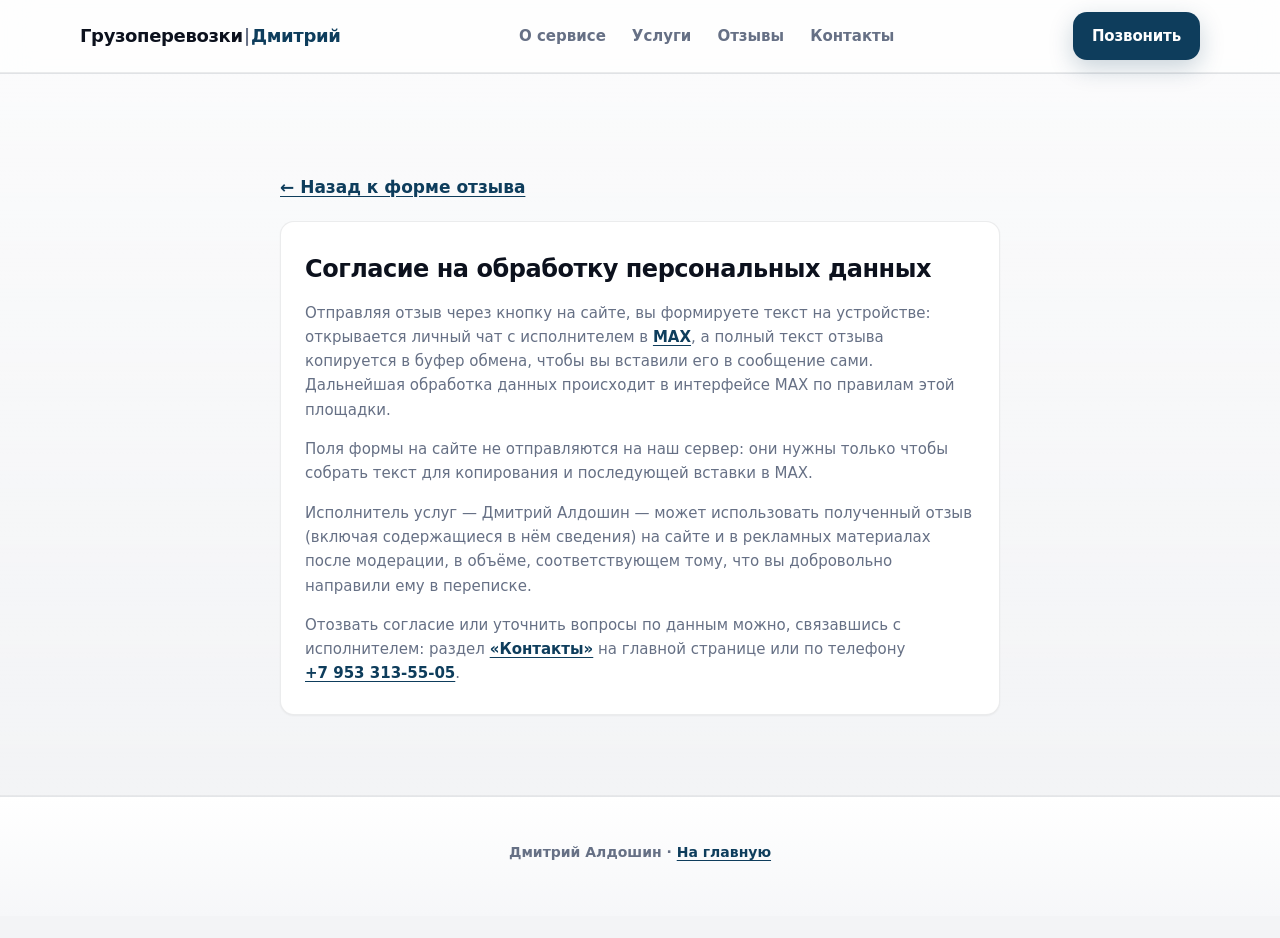
==== commit 4957db84: "пофиксили ошибки" ====
--- a/privacy.html
+++ b/privacy.html
@@ -1,18 +1,18 @@
 <!DOCTYPE html>
 <html lang="ru">
 <head>
-  <meta charset="UTF-8" />
-  <meta name="viewport" content="width=device-width, initial-scale=1.0" />
-  <meta http-equiv="X-Content-Type-Options" content="nosniff" />
-  <meta name="description" content="Согласие на обработку персональных данных при размещении отзыва — грузоперевозки Обнинск." />
-  <meta name="referrer" content="strict-origin-when-cross-origin" />
-  <meta http-equiv="Permissions-Policy" content="camera=(), microphone=(), geolocation=(), payment=()" />
-  <meta http-equiv="Content-Security-Policy" content="default-src 'self'; base-uri 'self'; form-action 'self'; frame-ancestors 'none'; img-src 'self' data:; font-src 'self' https://fonts.gstatic.com; style-src 'self' https://fonts.googleapis.com; connect-src 'self' https://fonts.googleapis.com https://fonts.gstatic.com; script-src 'self'; object-src 'none'; upgrade-insecure-requests" />
+  <meta charset="UTF-8">
+  <meta name="viewport" content="width=device-width, initial-scale=1.0">
+  <meta http-equiv="X-Content-Type-Options" content="nosniff">
+  <meta name="description" content="Согласие на обработку персональных данных при размещении отзыва — грузоперевозки Обнинск.">
+  <meta name="referrer" content="strict-origin-when-cross-origin">
+  <meta http-equiv="Permissions-Policy" content="camera=(), microphone=(), geolocation=(), payment=()">
+  <meta http-equiv="Content-Security-Policy" content="default-src 'self'; base-uri 'self'; form-action 'self'; frame-ancestors 'none'; img-src 'self' data:; font-src 'self' https://fonts.gstatic.com; style-src 'self' https://fonts.googleapis.com; connect-src 'self' https://fonts.googleapis.com https://fonts.gstatic.com; script-src 'self'; object-src 'none'; upgrade-insecure-requests">
   <title>Согласие на обработку персональных данных — Грузоперевозки Обнинск</title>
-  <link rel="preconnect" href="https://fonts.googleapis.com" />
-  <link rel="preconnect" href="https://fonts.gstatic.com" crossorigin />
-  <link href="https://fonts.googleapis.com/css2?family=Cormorant+Garamond:ital,wght@0,600;0,700;1,600&family=DM+Sans:ital,opsz,wght@0,9..40,400;0,9..40,500;0,9..40,600;0,9..40,700;0,9..40,800&display=swap" rel="stylesheet" />
-  <link rel="stylesheet" href="styles.css" />
+  <link rel="preconnect" href="https://fonts.googleapis.com">
+  <link rel="preconnect" href="https://fonts.gstatic.com" crossorigin>
+  <link href="https://fonts.googleapis.com/css2?family=Cormorant+Garamond:ital,wght@0,600;0,700;1,600&family=DM+Sans:ital,opsz,wght@0,9..40,400;0,9..40,500;0,9..40,600;0,9..40,700;0,9..40,800&display=swap" rel="stylesheet">
+  <link rel="stylesheet" href="styles.css">
 </head>
 <body>
   <header>
@@ -44,15 +44,15 @@
             Исполнитель услуг — Дмитрий Алдошин — может использовать полученный отзыв (включая содержащиеся в нём сведения) на сайте и в рекламных материалах после модерации, в объёме, соответствующем тому, что вы добровольно направили ему в переписке.
           </p>
           <p>
-            Отозвать согласие или уточнить вопросы по данным можно, связавшись с исполнителем: раздел <a class="link-inline" href="index.html#contacts">«Контакты»</a> на главной странице или по телефону <a class="link-inline" href="tel:+79533135505">+7 953 313-55-05</a>.
+            Отозвать согласие или уточнить вопросы по данным можно, связавшись с исполнителем: раздел <a class="link-inline" href="index.html#contacts">«Контакты»</a> на главной странице или по телефону <a class="link-inline" href="tel:+79533135505">+7&nbsp;953&nbsp;313&#8209;55&#8209;05</a>.
           </p>
         </div>
       </article>
     </div>
   </main>
 
-  <footer class="footer">
-    <div class="container reveal-up">
+  <footer class="footer footer--simple">
+    <div class="container footer-simple-inner reveal-up">
       Дмитрий Алдошин · <a class="link-inline" href="index.html">На главную</a>
     </div>
   </footer>
--- a/styles.css
+++ b/styles.css
@@ -20,9 +20,11 @@
   --shadow-sm: 0 4px 16px rgba(12, 17, 29, 0.06);
   --shadow-md: 0 12px 32px rgba(12, 17, 29, 0.08);
   --shadow-lg: 0 24px 56px rgba(12, 17, 29, 0.1);
+  --shadow-img: 0 16px 40px rgba(12, 17, 29, 0.1);
   --radius: 20px;
   --radius-sm: 14px;
   --radius-xs: 10px;
+  --img-filter: contrast(1.03) saturate(0.97);
   --maxw: 1120px;
   --font: "DM Sans", system-ui, -apple-system, "Segoe UI", Roboto, sans-serif;
   --ease: cubic-bezier(0.22, 1, 0.36, 1);
@@ -319,9 +321,10 @@
   position: relative;
   padding: 56px 0 72px;
   background:
-    radial-gradient(ellipse 80% 50% at 100% 0%, rgba(14, 61, 92, 0.06), transparent 55%),
-    radial-gradient(ellipse 60% 40% at 0% 100%, rgba(184, 115, 44, 0.05), transparent 50%),
-    linear-gradient(180deg, #eef0f3 0%, var(--bg) 100%);
+    radial-gradient(ellipse 90% 55% at 100% 0%, rgba(14, 61, 92, 0.07), transparent 58%),
+    radial-gradient(ellipse 70% 45% at 0% 100%, rgba(184, 115, 44, 0.06), transparent 52%),
+    radial-gradient(ellipse 50% 40% at 50% 120%, rgba(14, 61, 92, 0.035), transparent 45%),
+    linear-gradient(180deg, #e8ebef 0%, var(--bg) 72%);
 }
 
 .hero-layout {
@@ -333,13 +336,23 @@
 
 .hero-visual {
   position: relative;
-  border-radius: 24px;
+  border-radius: var(--radius);
   overflow: hidden;
   background: var(--surface-2);
   border: 1px solid var(--border);
-  box-shadow: var(--shadow-lg);
+  box-shadow: var(--shadow-img);
   aspect-ratio: 4/3;
   max-height: min(440px, 52vh);
+  transition:
+    box-shadow 0.4s var(--ease-soft),
+    transform 0.45s var(--ease-soft),
+    border-color 0.3s ease;
+}
+
+.hero-visual:hover {
+  box-shadow: var(--shadow-lg);
+  border-color: rgba(14, 61, 92, 0.12);
+  transform: translateY(-3px);
 }
 
 .hero-visual img {
@@ -348,6 +361,12 @@
   height: 100%;
   object-fit: cover;
   object-position: center;
+  filter: var(--img-filter);
+  transition: transform 0.65s var(--ease-soft);
+}
+
+.hero-visual:hover img {
+  transform: scale(1.03);
 }
 
 .hero-visual::after {
@@ -355,7 +374,7 @@
   position: absolute;
   inset: 0;
   pointer-events: none;
-  background: linear-gradient(180deg, transparent 45%, rgba(12, 17, 29, 0.12) 100%);
+  background: linear-gradient(180deg, rgba(12, 17, 29, 0.02) 0%, transparent 40%, rgba(12, 17, 29, 0.16) 100%);
 }
 
 .hero-badge {
@@ -391,6 +410,7 @@
   letter-spacing: -0.035em;
   color: var(--text);
   max-width: 14ch;
+  text-wrap: balance;
 }
 
 .hero-tagline {
@@ -405,7 +425,7 @@
   margin: 0 0 28px;
   font-size: clamp(16px, 1.35vw, 18px);
   line-height: 1.65;
-  color: var(--muted);
+  color: var(--text-secondary);
   max-width: 36rem;
 }
 
@@ -418,8 +438,25 @@
 .hero-ctas {
   display: flex;
   flex-wrap: wrap;
-  gap: 12px;
+  gap: 14px;
   margin-bottom: 28px;
+}
+
+.hero-ctas .btn-primary {
+  min-height: 54px;
+  padding: 15px 28px;
+  font-size: 17px;
+  box-shadow: 0 12px 32px rgba(14, 61, 92, 0.3);
+}
+
+.hero-ctas .btn-primary:hover {
+  box-shadow: 0 14px 36px rgba(14, 61, 92, 0.34);
+}
+
+.hero-ctas .btn-secondary {
+  min-height: 54px;
+  padding: 15px 24px;
+  font-weight: 700;
 }
 
 .hero-micro {
@@ -505,7 +542,7 @@
 /* Glass / cards base */
 
 .glass {
-  background: var(--surface);
+  background: linear-gradient(165deg, var(--surface) 0%, #fafbfc 100%);
   border: 1px solid var(--border);
   border-radius: var(--radius);
   box-shadow: var(--shadow-sm);
@@ -639,10 +676,6 @@
   padding: 80px 0;
 }
 
-#final-cta {
-  padding: 72px 0 96px;
-}
-
 .section-band {
   background: linear-gradient(180deg, rgba(255, 255, 255, 0.65) 0%, transparent 100%);
   border-block: 1px solid var(--border);
@@ -680,6 +713,19 @@
   padding-top: 48px;
 }
 
+.section-surface-alt {
+  background: linear-gradient(180deg, rgba(255, 255, 255, 0.72) 0%, var(--bg) 65%);
+}
+
+.section-showcase {
+  background: linear-gradient(180deg, var(--surface-2) 0%, var(--bg) 100%);
+  border-block: 1px solid var(--border);
+}
+
+.section-reviews-band {
+  background: radial-gradient(ellipse 80% 50% at 50% 0%, rgba(14, 61, 92, 0.04), transparent 70%);
+}
+
 /* Driver */
 
 .driver-split {
@@ -693,8 +739,16 @@
   border-radius: var(--radius);
   overflow: hidden;
   border: 1px solid var(--border);
-  box-shadow: var(--shadow-md);
+  box-shadow: var(--shadow-img);
   background: var(--surface-2);
+  transition:
+    box-shadow 0.4s var(--ease-soft),
+    transform 0.45s var(--ease-soft);
+}
+
+.driver-photo:hover {
+  box-shadow: var(--shadow-lg);
+  transform: translateY(-3px);
 }
 
 .driver-photo img {
@@ -703,6 +757,12 @@
   min-height: 280px;
   object-fit: cover;
   object-position: 58% center;
+  filter: var(--img-filter);
+  transition: transform 0.65s var(--ease-soft);
+}
+
+.driver-photo:hover img {
+  transform: scale(1.025);
 }
 
 .driver-copy h2 {
@@ -827,29 +887,59 @@
 
 .truck-work-photos {
   display: grid;
-  grid-template-columns: 1.35fr 0.65fr;
-  gap: 24px;
-  max-width: 1000px;
+  grid-template-columns: 1.2fr 0.8fr;
+  gap: 28px 32px;
+  max-width: 1040px;
   margin: 0 auto;
   align-items: start;
 }
 
 .truck-work-shot {
+  margin: 0;
+  display: flex;
+  flex-direction: column;
+  gap: 12px;
+}
+
+.truck-work-frame {
   border-radius: var(--radius);
   overflow: hidden;
   border: 1px solid var(--border);
-  box-shadow: var(--shadow-md);
+  box-shadow: var(--shadow-img);
   background: var(--surface-2);
-}
-
-.truck-work-shot img {
+  transition:
+    box-shadow 0.4s var(--ease-soft),
+    transform 0.45s var(--ease-soft);
+}
+
+.truck-work-shot:hover .truck-work-frame {
+  box-shadow: var(--shadow-lg);
+  transform: translateY(-2px);
+}
+
+.truck-work-frame img {
   display: block;
   width: 100%;
-  filter: contrast(1.02) saturate(0.98);
-}
-
-.truck-work-photos .truck-work-shot:last-child {
-  margin-top: clamp(32px, 5vw, 72px);
+  filter: var(--img-filter);
+  transition: transform 0.65s var(--ease-soft);
+}
+
+.truck-work-shot:hover .truck-work-frame img {
+  transform: scale(1.035);
+}
+
+.truck-work-caption {
+  margin: 0;
+  padding: 0 4px;
+  font-size: 14px;
+  font-weight: 600;
+  line-height: 1.45;
+  color: var(--text-secondary);
+  letter-spacing: -0.01em;
+}
+
+.truck-work-photos .truck-work-shot:last-child .truck-work-frame {
+  margin-top: clamp(28px, 5vw, 64px);
 }
 
 @media (max-width: 900px) {
@@ -857,7 +947,7 @@
     grid-template-columns: 1fr;
   }
 
-  .truck-work-photos .truck-work-shot:last-child {
+  .truck-work-photos .truck-work-shot:last-child .truck-work-frame {
     margin-top: 0;
   }
 }
@@ -970,31 +1060,88 @@
 
 /* Advantages */
 
-.adv-card {
-  padding: 18px 16px;
-  text-align: center;
-  min-height: 88px;
-  display: flex;
-  align-items: center;
-  justify-content: center;
-}
-
-.adv-card h3 {
+#advantages.advantages-section {
+  padding-top: 88px;
+  padding-bottom: 88px;
+}
+
+.adv-grid {
+  display: grid;
+  grid-template-columns: repeat(2, minmax(0, 1fr));
+  gap: 20px 22px;
+  max-width: 920px;
+  margin: 0 auto;
+}
+
+.adv-item {
+  display: flex;
+  gap: 18px;
+  align-items: flex-start;
+  padding: 22px 22px 22px 20px;
+  border-radius: var(--radius-sm);
+  background: var(--surface);
+  border: 1px solid var(--border);
+  border-left: 3px solid var(--accent);
+  box-shadow: var(--shadow-xs);
+  text-align: left;
+  transition:
+    transform 0.32s var(--ease),
+    box-shadow 0.32s var(--ease),
+    border-color 0.25s ease;
+}
+
+.adv-item:hover {
+  transform: translateY(-3px);
+  box-shadow: var(--shadow-md);
+  border-color: rgba(14, 61, 92, 0.14);
+}
+
+.adv-index {
+  flex-shrink: 0;
+  min-width: 2ch;
+  margin-top: 3px;
+  font-size: 11px;
+  font-weight: 800;
+  letter-spacing: 0.12em;
+  color: var(--accent);
+}
+
+.adv-item h3 {
+  margin: 0 0 10px;
+  font-size: clamp(17px, 1.5vw, 19px);
+  font-weight: 800;
+  letter-spacing: -0.022em;
+  line-height: 1.2;
+  color: var(--text);
+}
+
+.adv-desc {
   margin: 0;
-  font-size: 14px;
-  font-weight: 700;
-  line-height: 1.35;
-  color: var(--text-secondary);
-  letter-spacing: -0.01em;
+  font-size: 15px;
+  line-height: 1.58;
+  color: var(--muted);
 }
 
 .adv-closer {
-  margin: 32px auto 0;
-  max-width: 560px;
+  margin: 40px auto 0;
+  max-width: 540px;
   text-align: center;
   font-size: 16px;
-  line-height: 1.55;
-  color: var(--muted);
+  line-height: 1.6;
+  color: var(--text-secondary);
+  font-weight: 500;
+}
+
+@media (min-width: 721px) {
+  .adv-item--wide {
+    grid-column: 1 / -1;
+  }
+}
+
+@media (max-width: 720px) {
+  .adv-grid {
+    grid-template-columns: 1fr;
+  }
 }
 
 /* Reviews */
@@ -1641,41 +1788,89 @@
 
 /* Final CTA */
 
+#final-cta {
+  padding: 72px 0 96px;
+  background: linear-gradient(180deg, transparent 0%, rgba(14, 61, 92, 0.03) 40%, transparent 100%);
+}
+
 .final-cta-inner {
-  padding: clamp(40px, 6vw, 56px) clamp(28px, 5vw, 48px);
+  position: relative;
+  padding: clamp(44px, 6.5vw, 60px) clamp(28px, 5vw, 52px);
   border-radius: var(--radius);
   background:
-    linear-gradient(135deg, rgba(14, 61, 92, 0.04) 0%, rgba(184, 115, 44, 0.06) 100%),
+    linear-gradient(145deg, rgba(255, 255, 255, 0.82) 0%, rgba(250, 251, 252, 0.95) 100%),
     var(--surface);
-  border: 1px solid var(--border);
-  box-shadow: var(--shadow-md);
+  border: 1px solid rgba(14, 61, 92, 0.1);
+  box-shadow:
+    var(--shadow-md),
+    0 0 0 1px rgba(255, 255, 255, 0.6) inset;
   text-align: center;
-  max-width: 820px;
+  max-width: 840px;
   margin: 0 auto;
+  overflow: hidden;
+}
+
+.final-cta-inner::before {
+  content: "";
+  position: absolute;
+  top: 0;
+  left: 0;
+  width: 4px;
+  height: 100%;
+  background: linear-gradient(180deg, var(--accent) 0%, rgba(14, 61, 92, 0.55) 100%);
+  border-radius: var(--radius) 0 0 var(--radius);
+  opacity: 0.9;
+}
+
+.final-cta-kicker {
+  position: relative;
+  margin: 0 0 12px;
+  font-size: 12px;
+  font-weight: 700;
+  letter-spacing: 0.14em;
+  text-transform: uppercase;
+  color: var(--accent);
 }
 
 .final-cta-inner h2 {
-  margin: 0 0 14px;
-  font-size: clamp(24px, 3.2vw, 34px);
-  font-weight: 800;
-  letter-spacing: -0.03em;
-  line-height: 1.15;
+  position: relative;
+  margin: 0 0 16px;
+  font-family: "Cormorant Garamond", Georgia, "Times New Roman", serif;
+  font-size: clamp(28px, 3.6vw, 40px);
+  font-weight: 700;
+  letter-spacing: -0.02em;
+  line-height: 1.12;
   color: var(--text);
 }
 
 .final-cta-inner > p {
-  margin: 0 auto 28px;
-  max-width: 520px;
+  position: relative;
+  margin: 0 auto 30px;
+  max-width: 540px;
   font-size: 17px;
   line-height: 1.65;
   color: var(--muted);
 }
 
 .final-cta-actions {
+  position: relative;
   display: flex;
   flex-wrap: wrap;
-  gap: 12px;
+  gap: 14px;
   justify-content: center;
+}
+
+.final-cta-actions .btn-primary {
+  min-height: 54px;
+  padding: 15px 26px;
+  font-size: 17px;
+  box-shadow: 0 12px 32px rgba(14, 61, 92, 0.28);
+}
+
+.final-cta-actions .btn-secondary {
+  min-height: 54px;
+  padding: 15px 22px;
+  font-weight: 700;
 }
 
 @media (max-width: 540px) {
@@ -1758,12 +1953,16 @@
   line-height: 1.45;
 }
 
-.contact-actions {
-  display: flex;
-  flex-wrap: wrap;
-  gap: 12px;
-  justify-content: center;
-  margin-top: 8px;
+.contact-actions .btn-primary {
+  min-height: 52px;
+  padding: 14px 24px;
+  font-size: 16px;
+  box-shadow: 0 10px 28px rgba(14, 61, 92, 0.24);
+}
+
+.contact-actions .btn-secondary {
+  min-height: 52px;
+  font-weight: 700;
 }
 
 .contact-actions-sub {
@@ -1875,12 +2074,158 @@
 /* Footer */
 
 .footer {
-  padding: 32px 0 48px;
+  padding: 0;
+  text-align: left;
+  color: var(--muted);
+  border-top: 1px solid var(--border);
+  background: linear-gradient(180deg, var(--surface) 0%, #f6f7f9 100%);
+}
+
+.footer-inner {
+  display: grid;
+  grid-template-columns: minmax(0, 1.2fr) minmax(0, 1fr) minmax(0, 1fr);
+  gap: 40px 32px;
+  padding: 48px 0 36px;
+  align-items: start;
+}
+
+.footer-brand {
+  display: flex;
+  flex-direction: column;
+  gap: 10px;
+}
+
+.footer-logo {
+  font-size: 17px;
+  font-weight: 800;
+  letter-spacing: -0.02em;
+  color: var(--text);
+}
+
+.footer-logo .logo-sep {
+  color: var(--muted);
+  font-weight: 600;
+  margin: 0 0.06em;
+}
+
+.footer-logo .logo-accent {
+  color: var(--accent);
+}
+
+.footer-tagline {
+  margin: 0;
+  max-width: 280px;
+  font-size: 14px;
+  line-height: 1.55;
+  color: var(--text-secondary);
+}
+
+.footer-heading {
+  margin: 0 0 14px;
+  font-size: 12px;
+  font-weight: 800;
+  letter-spacing: 0.12em;
+  text-transform: uppercase;
+  color: var(--text-secondary);
+}
+
+.footer-nav {
+  display: flex;
+  flex-direction: column;
+  gap: 10px;
+}
+
+.footer-nav a {
+  font-size: 15px;
+  font-weight: 600;
+  color: var(--muted);
+  transition: color 0.2s ease;
+}
+
+.footer-nav a:hover {
+  color: var(--accent);
+}
+
+.footer-contact {
+  display: flex;
+  flex-direction: column;
+  gap: 12px;
+}
+
+.footer-phone {
+  font-size: 18px;
+  font-weight: 800;
+  letter-spacing: -0.02em;
+  color: var(--text);
+}
+
+.footer-phone a {
+  color: inherit;
+  text-decoration: none;
+  transition: color 0.2s ease;
+}
+
+.footer-phone a:hover {
+  color: var(--warm);
+}
+
+.footer-contact-links {
+  display: flex;
+  flex-direction: column;
+  gap: 8px;
+  font-size: 14px;
+  font-weight: 600;
+}
+
+.footer-contact-links a {
+  color: var(--accent);
+  text-decoration: underline;
+  text-underline-offset: 3px;
+}
+
+.footer-contact-links a:hover {
+  color: var(--warm);
+}
+
+.footer-bottom {
+  padding: 20px 0 calc(28px + env(safe-area-inset-bottom, 0));
+  border-top: 1px solid var(--border);
   text-align: center;
+  font-size: 13px;
+  font-weight: 600;
+  letter-spacing: -0.01em;
+  color: var(--muted);
+}
+
+@media (max-width: 900px) {
+  .footer-inner {
+    grid-template-columns: 1fr 1fr;
+    padding-top: 40px;
+  }
+
+  .footer-brand {
+    grid-column: 1 / -1;
+  }
+}
+
+@media (max-width: 560px) {
+  .footer-inner {
+    grid-template-columns: 1fr;
+    gap: 28px;
+    padding-bottom: 28px;
+  }
+}
+
+.footer--simple {
+  text-align: center;
+}
+
+.footer--simple .footer-simple-inner {
+  padding: 44px 0 52px;
   font-size: 14px;
-  color: var(--muted);
-  border-top: 1px solid var(--border);
-  background: var(--surface);
+  font-weight: 600;
+  line-height: 1.65;
+  color: var(--muted);
 }
 
 /* Sticky mobile CTA */
@@ -1892,6 +2237,7 @@
   right: 0;
   bottom: 0;
   z-index: 60;
+  margin: 0;
   padding: 10px 14px calc(12px + env(safe-area-inset-bottom, 0));
   gap: 10px;
   justify-content: center;
@@ -2005,4 +2351,16 @@
     opacity: 1 !important;
     transform: none !important;
   }
-}
+
+  .hero-visual:hover,
+  .driver-photo:hover,
+  .truck-work-shot:hover .truck-work-frame {
+    transform: none !important;
+  }
+
+  .hero-visual:hover img,
+  .driver-photo:hover img,
+  .truck-work-shot:hover .truck-work-frame img {
+    transform: none !important;
+  }
+}
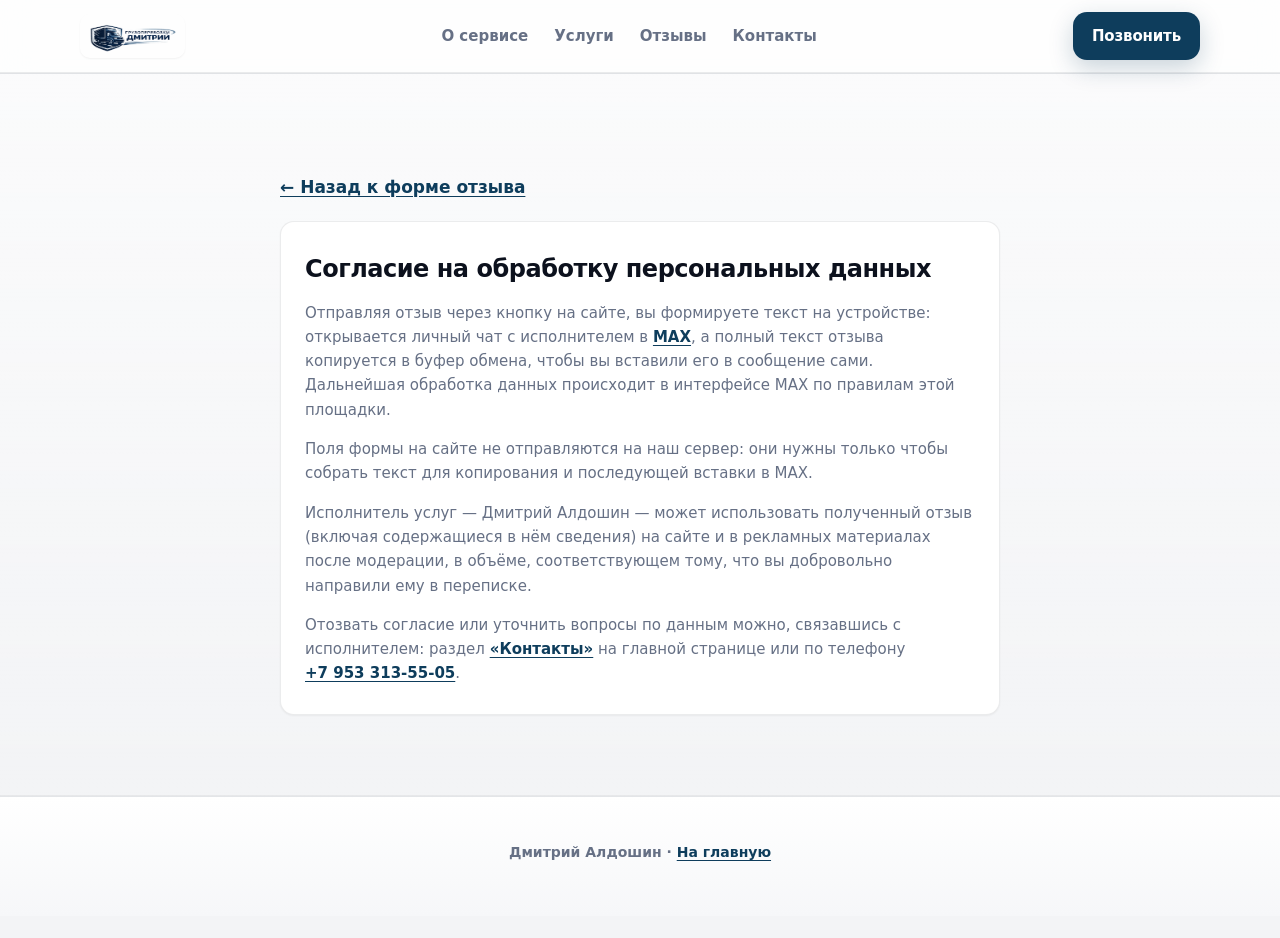
==== commit 9a7c9495: "логотип" ====
--- a/privacy.html
+++ b/privacy.html
@@ -17,7 +17,9 @@
 <body>
   <header>
     <div class="container nav">
-      <a href="index.html" class="logo logo-link">Грузоперевозки<span class="logo-sep">|</span><span class="logo-accent">Дмитрий</span></a>
+      <a href="index.html#top" class="logo logo-link logo-graphic" aria-label="Грузоперевозки Дмитрий — на главную страницу">
+        <img src="логотип.png" alt="" width="280" height="84" class="logo-img" decoding="async">
+      </a>
       <nav class="nav-links" aria-label="Основное меню">
         <a href="index.html#trust">О сервисе</a>
         <a href="index.html#services">Услуги</a>
--- a/styles.css
+++ b/styles.css
@@ -152,6 +152,42 @@
   color: var(--accent);
 }
 
+.logo-graphic {
+  display: inline-flex;
+  align-items: center;
+  line-height: 0;
+  flex-shrink: 0;
+  text-decoration: none;
+  color: inherit;
+}
+
+.logo-img {
+  display: block;
+  height: 44px;
+  width: auto;
+  max-width: min(280px, 56vw);
+  object-fit: contain;
+  border-radius: 10px;
+  box-shadow: var(--shadow-xs);
+}
+
+.logo-graphic:focus-visible .logo-img {
+  outline: 2px solid var(--accent);
+  outline-offset: 3px;
+}
+
+@media (max-width: 480px) {
+  .logo-img {
+    height: 38px;
+    max-width: min(240px, 62vw);
+  }
+
+  .logo-img--footer {
+    height: 34px;
+    max-width: 200px;
+  }
+}
+
 .nav-links {
   display: flex;
   align-items: center;
@@ -887,9 +923,10 @@
 
 .truck-work-photos {
   display: grid;
-  grid-template-columns: 1.2fr 0.8fr;
-  gap: 28px 32px;
-  max-width: 1040px;
+  grid-template-columns: repeat(2, minmax(0, 1fr));
+  gap: 24px 28px;
+  width: 100%;
+  max-width: min(880px, 100%);
   margin: 0 auto;
   align-items: start;
 }
@@ -899,9 +936,32 @@
   display: flex;
   flex-direction: column;
   gap: 12px;
+  min-width: 0;
+}
+
+.truck-work-trigger {
+  display: block;
+  width: 100%;
+  margin: 0;
+  padding: 0;
+  border: 0;
+  background: none;
+  font: inherit;
+  cursor: zoom-in;
+  text-align: left;
+  border-radius: var(--radius);
+  -webkit-tap-highlight-color: transparent;
+}
+
+.truck-work-trigger:focus-visible {
+  outline: 2px solid var(--accent);
+  outline-offset: 3px;
 }
 
 .truck-work-frame {
+  display: block;
+  width: 100%;
+  aspect-ratio: 4 / 3;
   border-radius: var(--radius);
   overflow: hidden;
   border: 1px solid var(--border);
@@ -920,6 +980,9 @@
 .truck-work-frame img {
   display: block;
   width: 100%;
+  height: 100%;
+  object-fit: cover;
+  object-position: center;
   filter: var(--img-filter);
   transition: transform 0.65s var(--ease-soft);
 }
@@ -930,25 +993,142 @@
 
 .truck-work-caption {
   margin: 0;
-  padding: 0 4px;
-  font-size: 14px;
+  padding: 10px 12px 0 12px;
+  font-size: 12px;
   font-weight: 600;
-  line-height: 1.45;
-  color: var(--text-secondary);
-  letter-spacing: -0.01em;
-}
-
-.truck-work-photos .truck-work-shot:last-child .truck-work-frame {
-  margin-top: clamp(28px, 5vw, 64px);
+  line-height: 1.5;
+  color: var(--muted);
+  letter-spacing: 0.01em;
+  border-left: 2px solid rgba(14, 61, 92, 0.22);
+  margin-left: 2px;
+  max-width: none;
+}
+
+/* Lightbox: на весь экран */
+
+.truck-lightbox {
+  padding: 0;
+  border: none;
+  width: 100vw;
+  max-width: 100vw;
+  height: 100vh;
+  max-height: 100vh;
+  margin: 0;
+  background: transparent;
+  box-sizing: border-box;
+}
+
+@supports (height: 100dvh) {
+  .truck-lightbox {
+    height: 100dvh;
+    max-height: 100dvh;
+  }
+}
+
+.truck-lightbox::backdrop {
+  background: rgba(12, 17, 29, 0.9);
+  backdrop-filter: blur(8px);
+  -webkit-backdrop-filter: blur(8px);
+}
+
+.truck-lightbox-inner {
+  position: relative;
+  width: 100%;
+  min-height: 100vh;
+  padding: calc(56px + env(safe-area-inset-top, 0px))
+    max(20px, env(safe-area-inset-right, 0px))
+    calc(28px + env(safe-area-inset-bottom, 0px))
+    max(20px, env(safe-area-inset-left, 0px));
+  margin: 0;
+  border: none;
+  border-radius: 0;
+  background: transparent;
+  box-shadow: none;
+  box-sizing: border-box;
+  display: flex;
+  flex-direction: column;
+  align-items: center;
+  justify-content: center;
+  gap: 16px;
+}
+
+@supports (height: 100dvh) {
+  .truck-lightbox-inner {
+    min-height: 100dvh;
+  }
+}
+
+.truck-lightbox-close {
+  position: fixed;
+  top: calc(12px + env(safe-area-inset-top, 0px));
+  right: calc(12px + env(safe-area-inset-right, 0px));
+  z-index: 2;
+  display: flex;
+  align-items: center;
+  justify-content: center;
+  width: 44px;
+  height: 44px;
+  padding: 0;
+  border: 1px solid rgba(255, 255, 255, 0.35);
+  border-radius: var(--radius-xs);
+  background: rgba(255, 255, 255, 0.12);
+  color: #fff;
+  cursor: pointer;
+  transition:
+    background 0.2s ease,
+    border-color 0.2s ease;
+}
+
+.truck-lightbox-close:hover {
+  background: rgba(255, 255, 255, 0.22);
+  border-color: rgba(255, 255, 255, 0.5);
+  color: #fff;
+}
+
+.truck-lightbox-close:focus-visible {
+  outline: 2px solid #fff;
+  outline-offset: 2px;
+}
+
+.truck-lightbox-img {
+  display: block;
+  flex-shrink: 1;
+  width: auto;
+  max-width: 100%;
+  max-height: calc(100vh - 140px);
+  height: auto;
+  object-fit: contain;
+  border-radius: var(--radius-sm);
+  background: rgba(255, 255, 255, 0.06);
+  box-shadow: 0 24px 64px rgba(0, 0, 0, 0.35);
+}
+
+@supports (height: 100dvh) {
+  .truck-lightbox-img {
+    max-height: calc(100dvh - 140px);
+  }
+}
+
+.truck-lightbox-caption {
+  margin: 0;
+  flex-shrink: 0;
+  max-width: 42rem;
+  font-size: clamp(14px, 2.2vw, 17px);
+  font-weight: 600;
+  line-height: 1.5;
+  color: rgba(255, 255, 255, 0.92);
+  text-align: center;
+  text-wrap: balance;
+}
+
+.truck-lightbox-caption:empty {
+  display: none;
 }
 
 @media (max-width: 900px) {
   .truck-work-photos {
     grid-template-columns: 1fr;
-  }
-
-  .truck-work-photos .truck-work-shot:last-child .truck-work-frame {
-    margin-top: 0;
+    max-width: min(400px, 100%);
   }
 }
 
@@ -1068,8 +1248,9 @@
 .adv-grid {
   display: grid;
   grid-template-columns: repeat(2, minmax(0, 1fr));
-  gap: 20px 22px;
-  max-width: 920px;
+  gap: 22px 24px;
+  width: 100%;
+  max-width: min(960px, 100%);
   margin: 0 auto;
 }
 
@@ -1078,12 +1259,9 @@
   gap: 18px;
   align-items: flex-start;
   padding: 22px 22px 22px 20px;
+  text-align: left;
   border-radius: var(--radius-sm);
-  background: var(--surface);
-  border: 1px solid var(--border);
   border-left: 3px solid var(--accent);
-  box-shadow: var(--shadow-xs);
-  text-align: left;
   transition:
     transform 0.32s var(--ease),
     box-shadow 0.32s var(--ease),
@@ -1091,9 +1269,7 @@
 }
 
 .adv-item:hover {
-  transform: translateY(-3px);
-  box-shadow: var(--shadow-md);
-  border-color: rgba(14, 61, 92, 0.14);
+  border-left-color: var(--accent-hover);
 }
 
 .adv-index {
@@ -2095,21 +2271,19 @@
   gap: 10px;
 }
 
-.footer-logo {
-  font-size: 17px;
-  font-weight: 800;
-  letter-spacing: -0.02em;
-  color: var(--text);
-}
-
-.footer-logo .logo-sep {
-  color: var(--muted);
-  font-weight: 600;
-  margin: 0 0.06em;
-}
-
-.footer-logo .logo-accent {
-  color: var(--accent);
+.footer-logo-link {
+  align-self: flex-start;
+}
+
+.footer-logo-link:focus-visible {
+  outline: 2px solid var(--accent);
+  outline-offset: 4px;
+  border-radius: 8px;
+}
+
+.logo-img--footer {
+  height: 40px;
+  max-width: 220px;
 }
 
 .footer-tagline {
